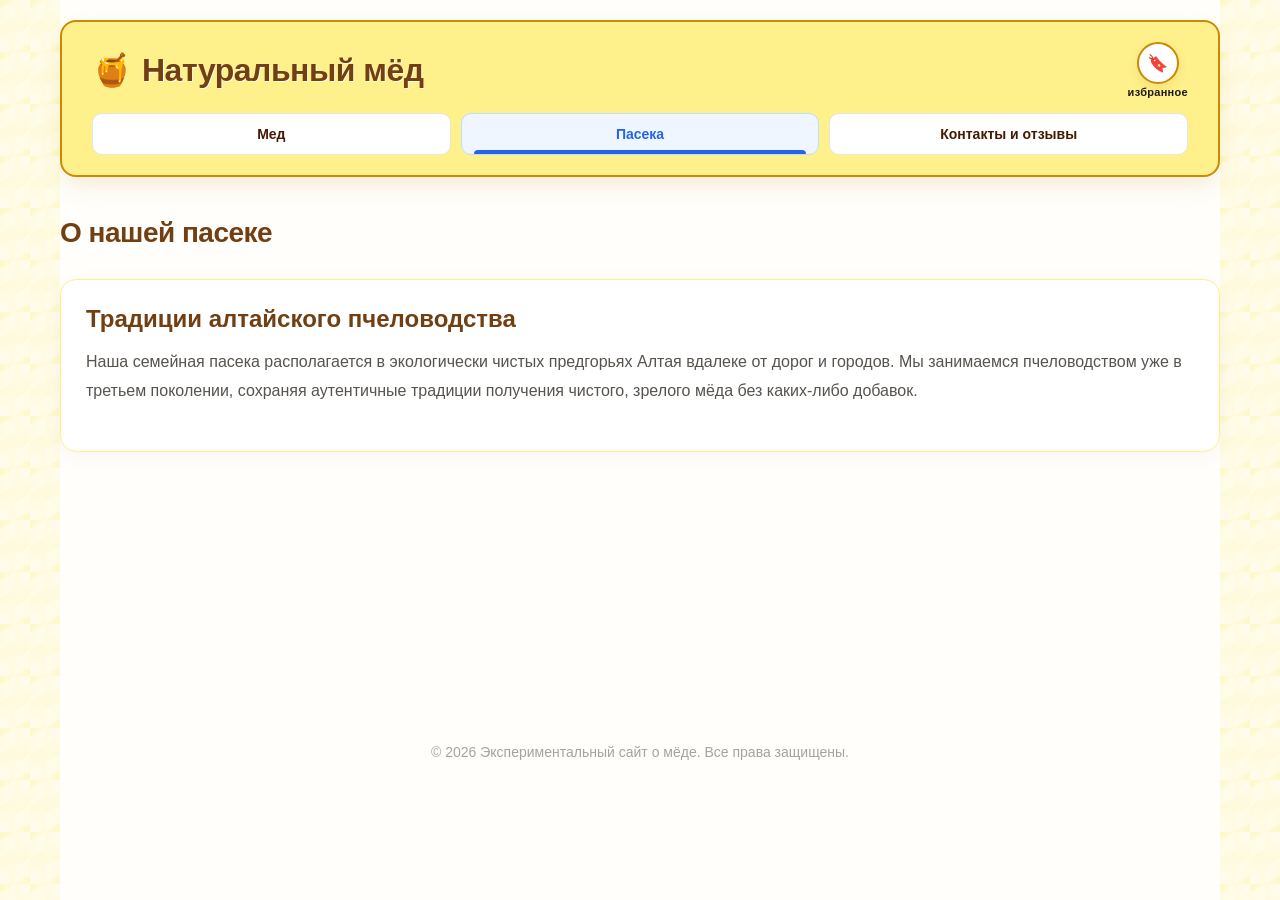
==== about.html @ 025bdf91 "бновлен функционал отзывов и админки" ====
<!DOCTYPE html>
<html lang="ru">
<head>
    <meta charset="UTF-8">
    <meta name="viewport" content="width=device-width, initial-scale=1.0">
    <title>О пасеке — Натуральный мёд</title>
    <link rel="stylesheet" href="style.css">
</head>
<body>
    <div class="main-wrapper">
        <header>
            <div class="header-top">
                <div class="header-center-brand">
                    <span class="header-emoji">🍯</span>
                    <a href="index.html" class="site-title">Натуральный мёд</a>
                </div>
                <div class="header-right-action">
                    <div class="fav-btn-wrapper">
                        <button id="favorites-toggle-btn" class="fav-icon-btn" title="Избранные заказы">
                            🔖 <span id="fav-badge" class="fav-badge hidden">0</span>
                        </button>
                        <span class="fav-label-sub">избранное</span>
                    </div>
                </div>
            </div>
            <nav>
                <ul>
                    <li><a href="index.html">Мед</a></li>
                    <li><a href="about.html" class="active">Пасека</a></li>
                    <li><a href="contact.html">Контакты и отзывы</a></li>
                </ul>
            </nav>
        </header>

        <main>
            <h1 class="page-heading">О нашей пасеке</h1>
            <div class="info-card" style="margin-bottom: 40px;">
                <h3 style="font-size: 24px; margin-bottom: 15px;">Традиции алтайского пчеловодства</h3>
                <p style="font-size: 16px; line-height: 1.8;">Наша семейная пасека располагается в экологически чистых предгорьях Алтая вдалеке от дорог и городов. Мы занимаемся пчеловодством уже в третьем поколении, сохраняя аутентичные традиции получения чистого, зрелого мёда без каких-либо добавок.</p>
            </div>
        </main>

        <footer>
            <p>&copy; 2026 Экспериментальный сайт о мёде. Все права защищены.</p>
        </footer>
    </div>

    <div id="cart-popup" class="cart-popup">
        <div class="cart-popup-header">
            <h3>Сохраненные заказы (Избранное)</h3>
            <button id="close-popup-btn" class="close-popup-btn">&times;</button>
        </div>
        <div id="cart-popup-items" class="cart-popup-items"></div>
    </div>

    <script src="cart.js"></script>
</body>
</html>
---- style.css ----
:root {
    --bg-color: #fffefb;
    --text-brown: #451a03;
    --accent-blue: #2563eb;
    --header-bg: #fef08a;
    --card-radius: 16px;
    --transition: all 0.3s cubic-bezier(0.4, 0, 0.2, 1);
}

* {
    box-sizing: border-box;
    margin: 0;
    padding: 0;
}

body {
    background-color: var(--bg-color);
    color: var(--text-brown);
    font-family: 'Segoe UI', Tahoma, Geneva, Verdana, sans-serif;
    display: flex;
    justify-content: center;
    min-height: 100vh;
    position: relative;
    padding-bottom: 90px;
    -webkit-font-smoothing: antialiased;
}

body::before, body::after {
    content: '';
    position: fixed;
    top: 0;
    bottom: 0;
    width: 60px;
    z-index: -1;
    background-color: #fef9c3;
    background-image: radial-gradient(circle farthest-side at 10% 90%, #fffbeb, transparent),
                      radial-gradient(circle farthest-side at 90% 10%, #fffbeb, transparent),
                      linear-gradient(30deg, #fef08a 12%, transparent 12.5%, transparent 87%, #fef08a 87.5%, #fef08a),
                      linear-gradient(150deg, #fef08a 12%, transparent 12.5%, transparent 87%, #fef08a 87.5%, #fef08a),
                      linear-gradient(30deg, #fef08a 12%, transparent 12.5%, transparent 87%, #fef08a 87.5%, #fef08a),
                      linear-gradient(150deg, #fef08a 12%, transparent 12.5%, transparent 87%, #fef08a 87.5%, #fef08a),
                      linear-gradient(60deg, #fef08a 25%, transparent 25.5%, transparent 75%, #fef08a 75%, #fef08a),
                      linear-gradient(60deg, #fef08a 25%, transparent 25.5%, transparent 75%, #fef08a 75%, #fef08a);
    background-size: 30px 52px;
    background-position: 0 0, 0 0, 0 0, 0 0, 15px 26px, 15px 26px, 0 0, 15px 26px;
    opacity: 0.7;
}
body::before { left: 0; }
body::after { right: 0; }

.main-wrapper {
    width: 100%;
    max-width: 1200px;
    margin: 0 auto;
    padding: 20px;
    display: flex;
    flex-direction: column;
}

header {
    background-color: var(--header-bg);
    border: 2px solid #ca8a04;
    border-radius: var(--card-radius);
    padding: 20px 30px;
    margin-bottom: 40px;
    display: flex;
    flex-direction: column;
    gap: 15px;
    box-shadow: 0 10px 25px -5px rgba(202, 138, 4, 0.2);
}

.header-top {
    display: flex;
    align-items: center;
    justify-content: space-between;
    gap: 10px;
}

.header-center-brand {
    display: flex;
    align-items: center;
    gap: 10px;
    flex: 1;
    min-width: 0;
}

.header-emoji {
    font-size: 32px;
    line-height: 1;
    flex-shrink: 0;
}

.site-title {
    font-size: 32px;
    font-weight: 800;
    color: #713f12;
    text-decoration: none;
    text-shadow: 1px 1px 0 rgba(255,255,255,0.8);
    letter-spacing: -0.5px;
    white-space: nowrap;
    overflow: hidden;
    text-overflow: ellipsis;
}

.header-right-action {
    display: flex;
    flex-shrink: 0;
}

.fav-btn-wrapper {
    display: flex;
    flex-direction: column;
    align-items: center;
    gap: 3px;
}

.fav-icon-btn {
    background: #ffffff;
    border: 2px solid #ca8a04;
    border-radius: 50%;
    width: 42px;
    height: 42px;
    display: flex;
    align-items: center;
    justify-content: center;
    cursor: pointer;
    font-size: 17px;
    position: relative;
    transition: var(--transition);
    box-shadow: 0 4px 10px rgba(202, 138, 4, 0.15);
}

.fav-icon-btn:hover {
    background: #fffbeb;
    transform: scale(1.08);
}

.fav-label-sub {
    font-size: 11px;
    font-weight: 800;
    color: #1c1917;
    text-transform: lowercase;
    letter-spacing: 0.3px;
    line-height: 1;
}

.fav-badge {
    position: absolute;
    top: -5px;
    right: -5px;
    background: #dc2626;
    color: white;
    font-size: 11px;
    font-weight: 800;
    width: 20px;
    height: 20px;
    border-radius: 50%;
    display: flex;
    align-items: center;
    justify-content: center;
    border: 2px solid #fff;
}

.fav-badge.hidden {
    display: none;
}

nav ul {
    display: flex;
    list-style: none;
    gap: 10px;
    width: 100%;
}

nav li {
    flex: 1;
}

nav a {
    display: block;
    background: #ffffff;
    color: var(--text-brown);
    text-align: center;
    padding: 12px 10px;
    text-decoration: none;
    font-weight: 700;
    border-radius: 10px;
    border: 1px solid #e7e5e4;
    transition: var(--transition);
    font-size: 14px;
    white-space: nowrap;
}

nav a:hover {
    background-color: #fffbeb;
    border-color: #facc15;
    transform: translateY(-2px);
    box-shadow: 0 4px 12px rgba(0,0,0,0.05);
}

nav a.active {
    position: relative;
    color: var(--accent-blue);
    background-color: #eff6ff;
    border-color: #bfdbfe;
}

nav a.active::after {
    content: '';
    position: absolute;
    bottom: 0;
    left: 12px;
    right: 12px;
    height: 4px;
    background-color: var(--accent-blue);
    border-radius: 4px 4px 0 0;
}

.page-heading {
    margin-bottom: 30px;
    color: #713f12;
    font-size: 28px;
    font-weight: 800;
    letter-spacing: -0.5px;
}

.honey-grid {
    display: grid;
    grid-template-columns: repeat(3, 1fr);
    gap: 30px;
    margin-bottom: 40px;
}

.info-card {
    background: #ffffff;
    padding: 25px;
    border-radius: var(--card-radius);
    border: 1px solid #fef08a;
    box-shadow: 0 4px 20px rgba(0,0,0,0.04);
    display: flex;
    flex-direction: column;
    transition: var(--transition);
}

.info-card:hover {
    transform: translateY(-5px);
    box-shadow: 0 12px 30px rgba(202, 138, 4, 0.15);
    border-color: #facc15;
}

.info-card img {
    width: 100%;
    height: 230px;
    object-fit: cover;
    border-radius: 12px;
    margin-bottom: 20px;
    background-color: #fef08a;
}

.info-card h3 {
    font-size: 22px;
    margin-bottom: 12px;
    color: #713f12;
}

.info-card p {
    font-size: 15px;
    line-height: 1.6;
    color: #57534e;
    margin-bottom: 20px;
}

.info-card .meta {
    margin-top: auto;
    font-weight: 700;
    color: #ca8a04;
    font-size: 16px;
    border-top: 1px solid #fef9c3;
    padding-top: 15px;
    display: flex;
    justify-content: space-between;
    align-items: center;
}

.counter-box {
    display: flex;
    align-items: center;
    gap: 8px;
    background: #fffbeb;
    padding: 4px 10px;
    border-radius: 20px;
    border: 1px solid #fde047;
}

.cnt-btn {
    background: #ca8a04;
    color: white;
    border: none;
    width: 26px;
    height: 26px;
    border-radius: 50%;
    font-weight: bold;
    cursor: pointer;
    display: flex;
    align-items: center;
    justify-content: center;
    transition: var(--transition);
}

.cnt-btn:hover {
    background: #a16207;
    transform: scale(1.1);
}

.cnt-value {
    font-size: 15px;
    font-weight: 800;
    color: #713f12;
    min-width: 16px;
    text-align: center;
}

/* Контакты и карта */
.contact-container {
    display: grid;
    grid-template-columns: 1fr 1fr;
    gap: 30px;
    margin-bottom: 30px;
}

.contact-card {
    background: #ffffff;
    padding: 30px;
    border-radius: var(--card-radius);
    border: 1px solid #fef08a;
    box-shadow: 0 4px 20px rgba(0,0,0,0.04);
}

.contact-card h2 { color: #713f12; margin-bottom: 20px; }
.contact-item { margin-bottom: 20px; font-size: 16px; color: #57534e; }
.contact-item strong.dark-large {
    display: block;
    font-size: 20px;
    color: #000000;
    font-weight: 800;
    margin-top: 4px;
}

.wa-link {
    display: inline-block;
    background: #25d366;
    color: white;
    padding: 10px 20px;
    border-radius: 20px;
    text-decoration: none;
    font-weight: 700;
    margin-top: 8px;
    transition: var(--transition);
}
.wa-link:hover { background: #20ba5a; transform: scale(1.05); }

.map-section {
    width: 100%;
    border-radius: var(--card-radius);
    overflow: hidden;
    border: 2px solid #fef08a;
    background: #fffbeb;
    display: flex;
    flex-direction: column;
    align-items: center;
    justify-content: center;
    padding: 15px;
}

.map-wrapper-inner {
    width: 100%;
    overflow-x: auto;
    display: flex;
    justify-content: center;
}

.navigator-btn-box {
    padding-top: 15px;
    text-align: center;
    width: 100%;
}

.nav-btn {
    display: inline-flex;
    align-items: center;
    gap: 10px;
    background: #ffcc00;
    color: #000000;
    padding: 12px 24px;
    border-radius: 25px;
    text-decoration: none;
    font-weight: 800;
    font-size: 16px;
    box-shadow: 0 4px 15px rgba(255, 204, 0, 0.4);
    transition: var(--transition);
}
.nav-btn:hover { background: #e6b800; transform: scale(1.05); }

/* СЕКЦИЯ И ФОРМА ОТЗЫВОВ */
.reviews-section-header {
    display: flex;
    justify-content: space-between;
    align-items: center;
    margin-bottom: 20px;
}

.reviews-section-header h2 {
    margin-bottom: 0 !important;
}

.average-rating-badge {
    display: flex;
    align-items: center;
    gap: 4px;
    background: #fffbeb;
    border: 1px solid #fde047;
    padding: 6px 14px;
    border-radius: 20px;
    font-weight: 800;
    font-size: 16px;
    color: #713f12;
}

.average-rating-badge.hidden {
    display: none;
}

.avg-stars {
    color: #eab308;
    font-size: 18px;
}

.avg-count {
    font-size: 13px;
    font-weight: 600;
    color: #78716c;
}

.review-form {
    display: flex;
    flex-direction: column;
    gap: 15px;
}

.review-form-top-row {
    display: flex;
    justify-content: space-between;
    align-items: flex-end;
    gap: 20px;
}

.review-input-group {
    display: flex;
    flex-direction: column;
    gap: 6px;
    flex: 1;
}

.review-input-group label {
    font-size: 14px;
    font-weight: 700;
    color: #713f12;
}

.review-input-group input,
.review-input-group textarea {
    width: 100%;
    padding: 12px 15px;
    border-radius: 12px;
    border: 1px solid #fde047;
    background: #fffbeb;
    font-family: inherit;
    font-size: 15px;
    color: #451a03;
    transition: var(--transition);
}

.review-input-group input:focus,
.review-input-group textarea:focus {
    outline: none;
    border-color: #ca8a04;
    background: #ffffff;
    box-shadow: 0 0 0 3px rgba(202, 138, 4, 0.15);
}

.review-stars-group {
    display: flex;
    flex-direction: column;
    align-items: flex-end;
    gap: 6px;
}

.star-rating {
    display: flex;
    flex-direction: row-reverse;
    justify-content: flex-end;
}

.star-rating input {
    display: none;
}

.star-rating label {
    font-size: 26px;
    color: #d1d5db;
    cursor: pointer;
    transition: color 0.2s ease;
    padding: 0 2px;
    line-height: 1;
}

.star-rating input:checked ~ label,
.star-rating label:hover,
.star-rating label:hover ~ label {
    color: #eab308;
}

.review-form-buttons {
    display: flex;
    gap: 12px;
    margin-top: 5px;
}

.submit-review-btn {
    background: #ca8a04;
    color: white;
    border: none;
    padding: 12px 24px;
    border-radius: 12px;
    font-weight: 700;
    font-size: 15px;
    cursor: pointer;
    transition: var(--transition);
    box-shadow: 0 4px 12px rgba(202, 138, 4, 0.2);
}

.submit-review-btn:hover {
    background: #a16207;
    transform: translateY(-2px);
}

.cancel-review-btn {
    background: #e7e5e4;
    color: #57534e;
    border: none;
    padding: 12px 20px;
    border-radius: 12px;
    font-weight: 700;
    font-size: 15px;
    cursor: pointer;
    transition: var(--transition);
}

.cancel-review-btn:hover {
    background: #d6d3d1;
}

.cancel-review-btn.hidden, .fav-badge.hidden, .order-bar.hidden {
    display: none;
}

.reviews-list-container {
    display: flex;
    flex-direction: column;
    gap: 15px;
    margin-top: 10px;
}

.review-card-item {
    background: #fffbeb;
    border: 1px solid #fef08a;
    border-radius: 12px;
    padding: 18px 20px;
    position: relative;
    display: flex;
    flex-direction: column;
    gap: 8px;
    box-shadow: 0 2px 8px rgba(0,0,0,0.02);
}

.review-card-header {
    display: flex;
    justify-content: space-between;
    align-items: center;
}

.review-author-name {
    font-weight: 800;
    font-size: 17px;
    color: #713f12;
}

.review-card-stars {
    color: #eab308;
    font-size: 16px;
    letter-spacing: 2px;
}

.review-card-text {
    font-size: 15px;
    color: #57534e;
    line-height: 1.5;
    word-break: break-word;
}

.review-card-footer-actions {
    display: flex;
    justify-content: flex-end;
    gap: 10px;
    margin-top: 5px;
    border-top: 1px dashed #fde047;
    padding-top: 10px;
}

.review-action-icon-btn {
    background: #ffffff;
    border: 1px solid #e7e5e4;
    border-radius: 8px;
    width: 34px;
    height: 34px;
    display: flex;
    align-items: center;
    justify-content: center;
    cursor: pointer;
    font-size: 14px;
    transition: var(--transition);
}

.review-action-icon-btn.edit-btn:hover {
    background: #eff6ff;
    border-color: #bfdbfe;
    transform: scale(1.05);
}

.review-action-icon-btn.delete-btn:hover {
    background: #fef2f2;
    border-color: #fecaca;
    transform: scale(1.05);
}

/* Корзина / Избранное / Попапы / Нижняя планка заказа */
.cart-popup {
    position: fixed;
    bottom: 95px;
    left: 50%;
    transform: translateX(-50%) translateY(20px);
    width: 92%;
    max-width: 700px;
    background: #ffffff;
    border: 2px solid #ca8a04;
    border-radius: 20px;
    box-shadow: 0 15px 35px rgba(0,0,0,0.2);
    z-index: 1000;
    padding: 20px;
    opacity: 0;
    pointer-events: none;
    transition: all 0.3s cubic-bezier(0.4, 0, 0.2, 1);
}

.cart-popup.active {
    opacity: 1;
    pointer-events: auto;
    transform: translateX(-50%) translateY(0);
}

.cart-popup-header {
    display: flex;
    justify-content: space-between;
    align-items: center;
    margin-bottom: 15px;
    border-bottom: 1px solid #fef08a;
    padding-bottom: 10px;
}

.cart-popup-header h3 {
    font-size: 18px;
    color: #713f12;
}

.close-popup-btn {
    background: none;
    border: none;
    font-size: 28px;
    color: #78716c;
    cursor: pointer;
    line-height: 1;
}

.close-popup-btn:hover { color: #451a03; }

.cart-popup-items {
    display: flex;
    flex-direction: column;
    gap: 12px;
    max-height: 250px;
    overflow-y: auto;
    padding-right: 5px;
}

.popup-item-row {
    display: flex;
    justify-content: space-between;
    align-items: center;
    background: #fffbeb;
    padding: 10px 15px;
    border-radius: 12px;
    border: 1px solid #fef08a;
}

.popup-item-info {
    display: flex;
    flex-direction: column;
    gap: 2px;
}

.popup-item-name {
    font-weight: 700;
    color: #713f12;
    font-size: 15px;
}

.popup-item-price {
    font-size: 13px;
    color: #78716c;
}

.fav-actions {
    display: flex;
    gap: 8px;
}

.fav-load-btn {
    background: #2563eb;
    color: white;
    border: none;
    padding: 6px 12px;
    border-radius: 8px;
    font-weight: 700;
    font-size: 12px;
    cursor: pointer;
}
.fav-load-btn:hover { background: #1d4ed8; }

.fav-del-btn {
    background: #dc2626;
    color: white;
    border: none;
    padding: 6px 10px;
    border-radius: 8px;
    font-weight: 700;
    font-size: 12px;
    cursor: pointer;
}
.fav-del-btn:hover { background: #b91c1c; }

.order-bar {
    position: fixed;
    bottom: 15px;
    left: 50%;
    transform: translateX(-50%);
    width: 92%;
    max-width: 700px;
    background: #ffffff;
    border: 2px solid #ca8a04;
    border-radius: 24px;
    box-shadow: 0 10px 30px rgba(0,0,0,0.15);
    z-index: 999;
    padding: 12px 20px;
    transition: all 0.3s cubic-bezier(0.4, 0, 0.2, 1);
}

.order-bar-content {
    display: flex;
    align-items: center;
    justify-content: space-between;
    gap: 15px;
}

.order-info {
    display: flex;
    flex-direction: column;
    gap: 4px;
    flex: 1;
    cursor: pointer;
}

.order-title-row {
    display: flex;
    align-items: center;
    justify-content: space-between;
}

.order-heading {
    font-size: 17px;
    font-weight: 800;
    color: #713f12;
    text-transform: uppercase;
    letter-spacing: 0.5px;
    display: flex;
    align-items: center;
    gap: 6px;
}

.order-total {
    font-size: 15px;
    color: #57534e;
}

.order-total strong {
    color: #ca8a04;
    font-size: 17px;
}

.order-items-preview {
    font-size: 13px;
    color: #78716c;
    white-space: nowrap;
    overflow: hidden;
    text-overflow: ellipsis;
    max-width: 380px;
}

.whatsapp-btn {
    background-color: #25d366;
    color: white;
    border: none;
    border-radius: 30px;
    padding: 10px 18px;
    display: flex;
    align-items: center;
    gap: 10px;
    cursor: pointer;
    font-weight: 700;
    font-size: 14px;
    box-shadow: 0 4px 12px rgba(37, 211, 102, 0.4);
    transition: var(--transition);
    white-space: nowrap;
}
.whatsapp-btn:hover { background-color: #20ba5a; transform: scale(1.05); }

.wa-icon {
    background: white;
    color: #25d366;
    width: 28px;
    height: 28px;
    border-radius: 50%;
    display: flex;
    align-items: center;
    justify-content: center;
    font-weight: 900;
    font-size: 15px;
}

footer {
    text-align: center;
    padding: 30px;
    color: #a8a29e;
    font-size: 14px;
    margin-top: auto;
}

@media (max-width: 768px) {
    body { padding-bottom: 110px; }
    body::before, body::after { width: 10px; }
    .main-wrapper { margin: 0; padding: 10px; }
    header { padding: 15px; margin-bottom: 20px; }
    .honey-grid { grid-template-columns: 1fr; gap: 20px; }
    .site-title { font-size: 20px; }
    .header-emoji { font-size: 26px; }
    nav a { font-size: 12px; padding: 10px 6px; }
    .order-bar { width: 96%; padding: 10px 12px; }
    .order-bar-content { flex-direction: column; align-items: stretch; gap: 8px; }
    .whatsapp-btn { justify-content: center; width: 100%; }
    .order-items-preview { max-width: 100%; }
    
    .contact-container { grid-template-columns: 1fr; }
    .review-form-top-row { flex-direction: column; align-items: stretch; gap: 15px; }
    .review-stars-group { align-items: flex-start; }
    .reviews-section-header { flex-direction: column; align-items: flex-start; gap: 10px; }
}
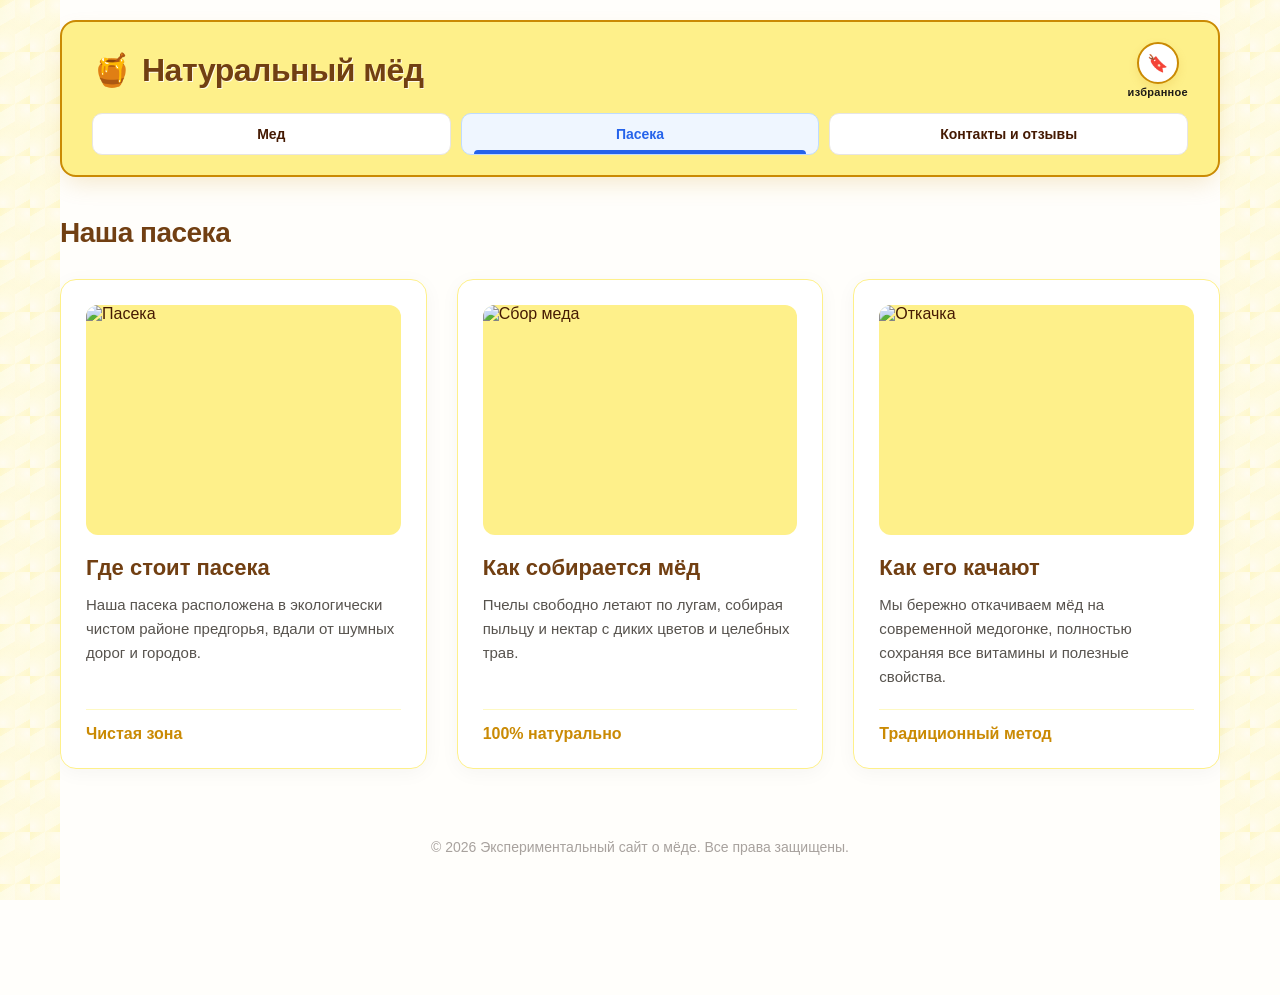
==== commit e30a5e4a: "брал треугольник, оптимизировал размер шапки для телефонов и улучшил вид избранного" ====
--- a/about.html
+++ b/about.html
@@ -3,7 +3,7 @@
 <head>
     <meta charset="UTF-8">
     <meta name="viewport" content="width=device-width, initial-scale=1.0">
-    <title>О пасеке — Натуральный мёд</title>
+    <title>Пасека — Натуральный мёд</title>
     <link rel="stylesheet" href="style.css">
 </head>
 <body>
@@ -33,10 +33,26 @@
         </header>
 
         <main>
-            <h1 class="page-heading">О нашей пасеке</h1>
-            <div class="info-card" style="margin-bottom: 40px;">
-                <h3 style="font-size: 24px; margin-bottom: 15px;">Традиции алтайского пчеловодства</h3>
-                <p style="font-size: 16px; line-height: 1.8;">Наша семейная пасека располагается в экологически чистых предгорьях Алтая вдалеке от дорог и городов. Мы занимаемся пчеловодством уже в третьем поколении, сохраняя аутентичные традиции получения чистого, зрелого мёда без каких-либо добавок.</p>
+            <h1 class="page-heading">Наша пасека</h1>
+            <div class="honey-grid">
+                <article class="info-card">
+                    <img src="https://images.unsplash.com/photo-1473081556163-2a17de81fc97?w=600&auto=format&fit=crop&q=80" alt="Пасека">
+                    <h3>Где стоит пасека</h3>
+                    <p>Наша пасека расположена в экологически чистом районе предгорья, вдали от шумных дорог и городов.</p>
+                    <div class="meta"><span>Чистая зона</span></div>
+                </article>
+                <article class="info-card">
+                    <img src="https://images.unsplash.com/photo-1531306728370-e2ebd9d7bb99?w=600&auto=format&fit=crop&q=80" alt="Сбор меда">
+                    <h3>Как собирается мёд</h3>
+                    <p>Пчелы свободно летают по лугам, собирая пыльцу и нектар с диких цветов и целебных трав.</p>
+                    <div class="meta"><span>100% натурально</span></div>
+                </article>
+                <article class="info-card">
+                    <img src="https://images.unsplash.com/photo-1587049352847-4a222e784d38?w=600&auto=format&fit=crop&q=80" alt="Откачка">
+                    <h3>Как его качают</h3>
+                    <p>Мы бережно откачиваем мёд на современной медогонке, полностью сохраняя все витамины и полезные свойства.</p>
+                    <div class="meta"><span>Традиционный метод</span></div>
+                </article>
             </div>
         </main>
 
@@ -45,12 +61,47 @@
         </footer>
     </div>
 
-    <div id="cart-popup" class="cart-popup">
+    <div id="favorites-popup" class="cart-popup hidden">
         <div class="cart-popup-header">
-            <h3>Сохраненные заказы (Избранное)</h3>
-            <button id="close-popup-btn" class="close-popup-btn">&times;</button>
+            <h3>🔖 Ваши сохраненные заказы</h3>
+            <button id="close-favorites-popup" class="close-popup-btn">&times;</button>
+        </div>
+        <div style="margin-bottom: 12px; display: flex; gap: 8px;">
+            <input type="text" id="fav-name-input" placeholder="Название набора" class="fav-input">
+            <button id="save-current-fav-btn" class="fav-save-btn">Сохранить текущий</button>
+        </div>
+        <div id="favorites-popup-items" class="cart-popup-items"></div>
+    </div>
+
+    <div id="cart-popup" class="cart-popup hidden">
+        <div class="cart-popup-header">
+            <h3>Состав вашего заказа</h3>
+            <button id="close-cart-popup" class="close-popup-btn">&times;</button>
         </div>
         <div id="cart-popup-items" class="cart-popup-items"></div>
+    </div>
+
+    <div id="order-bar" class="order-bar hidden">
+        <div class="order-bar-content">
+            <div id="order-bar-toggle" class="order-info">
+                <div class="order-title-row">
+                    <span class="order-heading">
+                        ЗАКАЗ <span class="order-edit-hint">(изменить)</span>
+                    </span>
+                    <span class="order-total">Итого: <strong id="bar-total-price">0 ₽</strong></span>
+                </div>
+                <div id="bar-items-text" class="order-items-preview">пусто</div>
+            </div>
+            <button id="whatsapp-send-btn" class="whatsapp-btn" title="Отправить в Ватсап">
+                <span class="wa-text">в Ватсап</span>
+                <span class="wa-icon">➔</span>
+            </button>
+        </div>
+    </div>
+
+    <div id="lightbox" class="lightbox-modal">
+        <span class="lightbox-close">&times;</span>
+        <img class="lightbox-content" id="lightbox-img" alt="Увеличенное фото">
     </div>
 
     <script src="cart.js"></script>
--- a/style.css
+++ b/style.css
@@ -34,13 +34,13 @@
     z-index: -1;
     background-color: #fef9c3;
     background-image: radial-gradient(circle farthest-side at 10% 90%, #fffbeb, transparent),
-                      radial-gradient(circle farthest-side at 90% 10%, #fffbeb, transparent),
-                      linear-gradient(30deg, #fef08a 12%, transparent 12.5%, transparent 87%, #fef08a 87.5%, #fef08a),
-                      linear-gradient(150deg, #fef08a 12%, transparent 12.5%, transparent 87%, #fef08a 87.5%, #fef08a),
-                      linear-gradient(30deg, #fef08a 12%, transparent 12.5%, transparent 87%, #fef08a 87.5%, #fef08a),
-                      linear-gradient(150deg, #fef08a 12%, transparent 12.5%, transparent 87%, #fef08a 87.5%, #fef08a),
-                      linear-gradient(60deg, #fef08a 25%, transparent 25.5%, transparent 75%, #fef08a 75%, #fef08a),
-                      linear-gradient(60deg, #fef08a 25%, transparent 25.5%, transparent 75%, #fef08a 75%, #fef08a);
+                        radial-gradient(circle farthest-side at 90% 10%, #fffbeb, transparent),
+                        linear-gradient(30deg, #fef08a 12%, transparent 12.5%, transparent 87%, #fef08a 87.5%, #fef08a),
+                        linear-gradient(150deg, #fef08a 12%, transparent 12.5%, transparent 87%, #fef08a 87.5%, #fef08a),
+                        linear-gradient(30deg, #fef08a 12%, transparent 12.5%, transparent 87%, #fef08a 87.5%, #fef08a),
+                        linear-gradient(150deg, #fef08a 12%, transparent 12.5%, transparent 87%, #fef08a 87.5%, #fef08a),
+                        linear-gradient(60deg, #fef08a 25%, transparent 25.5%, transparent 75%, #fef08a 75%, #fef08a),
+                        linear-gradient(60deg, #fef08a 25%, transparent 25.5%, transparent 75%, #fef08a 75%, #fef08a);
     background-size: 30px 52px;
     background-position: 0 0, 0 0, 0 0, 0 0, 15px 26px, 15px 26px, 0 0, 15px 26px;
     opacity: 0.7;
@@ -255,6 +255,8 @@
     border-radius: 12px;
     margin-bottom: 20px;
     background-color: #fef08a;
+    cursor: zoom-in;
+    transition: var(--transition);
 }
 
 .info-card h3 {
@@ -320,15 +322,14 @@
     text-align: center;
 }
 
-/* Контакты и карта */
-.contact-container {
+.contacts-grid {
     display: grid;
-    grid-template-columns: 1fr 1fr;
+    grid-template-columns: 1fr;
     gap: 30px;
-    margin-bottom: 30px;
-}
-
-.contact-card {
+    margin-bottom: 40px;
+}
+
+.contact-info-card {
     background: #ffffff;
     padding: 30px;
     border-radius: var(--card-radius);
@@ -336,314 +337,41 @@
     box-shadow: 0 4px 20px rgba(0,0,0,0.04);
 }
 
-.contact-card h2 { color: #713f12; margin-bottom: 20px; }
-.contact-item { margin-bottom: 20px; font-size: 16px; color: #57534e; }
-.contact-item strong.dark-large {
-    display: block;
-    font-size: 20px;
-    color: #000000;
-    font-weight: 800;
-    margin-top: 4px;
-}
-
-.wa-link {
-    display: inline-block;
-    background: #25d366;
-    color: white;
-    padding: 10px 20px;
-    border-radius: 20px;
+.contact-info-card h2 {
+    color: #713f12;
+    font-size: 22px;
+    margin-bottom: 15px;
+}
+
+.contact-info-card p {
+    color: #57534e;
+    font-size: 15px;
+    line-height: 1.6;
+    margin-bottom: 20px;
+}
+
+.contact-details-list {
+    list-style: none;
+    display: flex;
+    flex-direction: column;
+    gap: 15px;
+}
+
+.contact-details-list li {
+    font-size: 15px;
+    color: #451a03;
+}
+
+.contact-details-list a {
+    color: #ca8a04;
     text-decoration: none;
     font-weight: 700;
-    margin-top: 8px;
-    transition: var(--transition);
-}
-.wa-link:hover { background: #20ba5a; transform: scale(1.05); }
-
-.map-section {
-    width: 100%;
-    border-radius: var(--card-radius);
-    overflow: hidden;
-    border: 2px solid #fef08a;
-    background: #fffbeb;
-    display: flex;
-    flex-direction: column;
-    align-items: center;
-    justify-content: center;
-    padding: 15px;
-}
-
-.map-wrapper-inner {
-    width: 100%;
-    overflow-x: auto;
-    display: flex;
-    justify-content: center;
-}
-
-.navigator-btn-box {
-    padding-top: 15px;
-    text-align: center;
-    width: 100%;
-}
-
-.nav-btn {
-    display: inline-flex;
-    align-items: center;
-    gap: 10px;
-    background: #ffcc00;
-    color: #000000;
-    padding: 12px 24px;
-    border-radius: 25px;
-    text-decoration: none;
-    font-weight: 800;
-    font-size: 16px;
-    box-shadow: 0 4px 15px rgba(255, 204, 0, 0.4);
-    transition: var(--transition);
-}
-.nav-btn:hover { background: #e6b800; transform: scale(1.05); }
-
-/* СЕКЦИЯ И ФОРМА ОТЗЫВОВ */
-.reviews-section-header {
-    display: flex;
-    justify-content: space-between;
-    align-items: center;
-    margin-bottom: 20px;
-}
-
-.reviews-section-header h2 {
-    margin-bottom: 0 !important;
-}
-
-.average-rating-badge {
-    display: flex;
-    align-items: center;
-    gap: 4px;
-    background: #fffbeb;
-    border: 1px solid #fde047;
-    padding: 6px 14px;
-    border-radius: 20px;
-    font-weight: 800;
-    font-size: 16px;
-    color: #713f12;
-}
-
-.average-rating-badge.hidden {
-    display: none;
-}
-
-.avg-stars {
-    color: #eab308;
-    font-size: 18px;
-}
-
-.avg-count {
-    font-size: 13px;
-    font-weight: 600;
-    color: #78716c;
-}
-
-.review-form {
-    display: flex;
-    flex-direction: column;
-    gap: 15px;
-}
-
-.review-form-top-row {
-    display: flex;
-    justify-content: space-between;
-    align-items: flex-end;
-    gap: 20px;
-}
-
-.review-input-group {
-    display: flex;
-    flex-direction: column;
-    gap: 6px;
-    flex: 1;
-}
-
-.review-input-group label {
-    font-size: 14px;
-    font-weight: 700;
-    color: #713f12;
-}
-
-.review-input-group input,
-.review-input-group textarea {
-    width: 100%;
-    padding: 12px 15px;
-    border-radius: 12px;
-    border: 1px solid #fde047;
-    background: #fffbeb;
-    font-family: inherit;
-    font-size: 15px;
-    color: #451a03;
-    transition: var(--transition);
-}
-
-.review-input-group input:focus,
-.review-input-group textarea:focus {
-    outline: none;
-    border-color: #ca8a04;
-    background: #ffffff;
-    box-shadow: 0 0 0 3px rgba(202, 138, 4, 0.15);
-}
-
-.review-stars-group {
-    display: flex;
-    flex-direction: column;
-    align-items: flex-end;
-    gap: 6px;
-}
-
-.star-rating {
-    display: flex;
-    flex-direction: row-reverse;
-    justify-content: flex-end;
-}
-
-.star-rating input {
-    display: none;
-}
-
-.star-rating label {
-    font-size: 26px;
-    color: #d1d5db;
-    cursor: pointer;
-    transition: color 0.2s ease;
-    padding: 0 2px;
-    line-height: 1;
-}
-
-.star-rating input:checked ~ label,
-.star-rating label:hover,
-.star-rating label:hover ~ label {
-    color: #eab308;
-}
-
-.review-form-buttons {
-    display: flex;
-    gap: 12px;
-    margin-top: 5px;
-}
-
-.submit-review-btn {
-    background: #ca8a04;
-    color: white;
-    border: none;
-    padding: 12px 24px;
-    border-radius: 12px;
-    font-weight: 700;
-    font-size: 15px;
-    cursor: pointer;
-    transition: var(--transition);
-    box-shadow: 0 4px 12px rgba(202, 138, 4, 0.2);
-}
-
-.submit-review-btn:hover {
-    background: #a16207;
-    transform: translateY(-2px);
-}
-
-.cancel-review-btn {
-    background: #e7e5e4;
-    color: #57534e;
-    border: none;
-    padding: 12px 20px;
-    border-radius: 12px;
-    font-weight: 700;
-    font-size: 15px;
-    cursor: pointer;
-    transition: var(--transition);
-}
-
-.cancel-review-btn:hover {
-    background: #d6d3d1;
-}
-
-.cancel-review-btn.hidden, .fav-badge.hidden, .order-bar.hidden {
-    display: none;
-}
-
-.reviews-list-container {
-    display: flex;
-    flex-direction: column;
-    gap: 15px;
-    margin-top: 10px;
-}
-
-.review-card-item {
-    background: #fffbeb;
-    border: 1px solid #fef08a;
-    border-radius: 12px;
-    padding: 18px 20px;
-    position: relative;
-    display: flex;
-    flex-direction: column;
-    gap: 8px;
-    box-shadow: 0 2px 8px rgba(0,0,0,0.02);
-}
-
-.review-card-header {
-    display: flex;
-    justify-content: space-between;
-    align-items: center;
-}
-
-.review-author-name {
-    font-weight: 800;
-    font-size: 17px;
-    color: #713f12;
-}
-
-.review-card-stars {
-    color: #eab308;
-    font-size: 16px;
-    letter-spacing: 2px;
-}
-
-.review-card-text {
-    font-size: 15px;
-    color: #57534e;
-    line-height: 1.5;
-    word-break: break-word;
-}
-
-.review-card-footer-actions {
-    display: flex;
-    justify-content: flex-end;
-    gap: 10px;
-    margin-top: 5px;
-    border-top: 1px dashed #fde047;
-    padding-top: 10px;
-}
-
-.review-action-icon-btn {
-    background: #ffffff;
-    border: 1px solid #e7e5e4;
-    border-radius: 8px;
-    width: 34px;
-    height: 34px;
-    display: flex;
-    align-items: center;
-    justify-content: center;
-    cursor: pointer;
-    font-size: 14px;
-    transition: var(--transition);
-}
-
-.review-action-icon-btn.edit-btn:hover {
-    background: #eff6ff;
-    border-color: #bfdbfe;
-    transform: scale(1.05);
-}
-
-.review-action-icon-btn.delete-btn:hover {
-    background: #fef2f2;
-    border-color: #fecaca;
-    transform: scale(1.05);
-}
-
-/* Корзина / Избранное / Попапы / Нижняя планка заказа */
+}
+
+.contact-details-list a:hover {
+    text-decoration: underline;
+}
+
 .cart-popup {
     position: fixed;
     bottom: 95px;
@@ -691,7 +419,9 @@
     line-height: 1;
 }
 
-.close-popup-btn:hover { color: #451a03; }
+.close-popup-btn:hover {
+    color: #451a03;
+}
 
 .cart-popup-items {
     display: flex;
@@ -702,7 +432,33 @@
     padding-right: 5px;
 }
 
-.popup-item-row {
+.fav-input {
+    flex: 1;
+    padding: 8px 12px;
+    border: 1px solid #ca8a04;
+    border-radius: 10px;
+    font-size: 14px;
+    outline: none;
+    background: #fffbeb;
+}
+
+.fav-save-btn {
+    background: #ca8a04;
+    color: white;
+    border: none;
+    padding: 8px 14px;
+    border-radius: 10px;
+    font-weight: 700;
+    cursor: pointer;
+    font-size: 13px;
+    transition: var(--transition);
+}
+
+.fav-save-btn:hover {
+    background: #a16207;
+}
+
+.fav-item-row, .popup-item-row {
     display: flex;
     justify-content: space-between;
     align-items: center;
@@ -712,19 +468,19 @@
     border: 1px solid #fef08a;
 }
 
-.popup-item-info {
+.popup-item-info, .fav-item-info {
     display: flex;
     flex-direction: column;
     gap: 2px;
 }
 
-.popup-item-name {
+.popup-item-name, .fav-item-name {
     font-weight: 700;
     color: #713f12;
     font-size: 15px;
 }
 
-.popup-item-price {
+.popup-item-price, .fav-item-desc {
     font-size: 13px;
     color: #78716c;
 }
@@ -744,7 +500,10 @@
     font-size: 12px;
     cursor: pointer;
 }
-.fav-load-btn:hover { background: #1d4ed8; }
+
+.fav-load-btn:hover {
+    background: #1d4ed8;
+}
 
 .fav-del-btn {
     background: #dc2626;
@@ -756,7 +515,10 @@
     font-size: 12px;
     cursor: pointer;
 }
-.fav-del-btn:hover { background: #b91c1c; }
+
+.fav-del-btn:hover {
+    background: #b91c1c;
+}
 
 .order-bar {
     position: fixed;
@@ -774,6 +536,12 @@
     transition: all 0.3s cubic-bezier(0.4, 0, 0.2, 1);
 }
 
+.order-bar.hidden {
+    opacity: 0;
+    pointer-events: none;
+    transform: translateX(-50%) translateY(30px);
+}
+
 .order-bar-content {
     display: flex;
     align-items: center;
@@ -793,6 +561,7 @@
     display: flex;
     align-items: center;
     justify-content: space-between;
+    gap: 15px;
 }
 
 .order-heading {
@@ -804,6 +573,14 @@
     display: flex;
     align-items: center;
     gap: 6px;
+}
+
+.order-edit-hint {
+    font-size: 12px;
+    font-weight: 600;
+    color: #78716c;
+    text-transform: none;
+    letter-spacing: normal;
 }
 
 .order-total {
@@ -841,7 +618,11 @@
     transition: var(--transition);
     white-space: nowrap;
 }
-.whatsapp-btn:hover { background-color: #20ba5a; transform: scale(1.05); }
+
+.whatsapp-btn:hover {
+    background-color: #20ba5a;
+    transform: scale(1.05);
+}
 
 .wa-icon {
     background: white;
@@ -856,6 +637,42 @@
     font-size: 15px;
 }
 
+.lightbox-modal {
+    display: none;
+    position: fixed;
+    z-index: 1000;
+    top: 0;
+    left: 0;
+    width: 100%;
+    height: 100%;
+    background-color: rgba(0, 0, 0, 0.85);
+    backdrop-filter: blur(5px);
+    justify-content: center;
+    align-items: center;
+    padding: 20px;
+}
+
+.lightbox-modal.active {
+    display: flex;
+}
+
+.lightbox-content {
+    max-width: 90%;
+    max-height: 90vh;
+    border-radius: 12px;
+    border: 2px solid #fef08a;
+    object-fit: contain;
+}
+
+.lightbox-close {
+    position: absolute;
+    top: 25px;
+    right: 35px;
+    color: #ffffff;
+    font-size: 40px;
+    cursor: pointer;
+}
+
 footer {
     text-align: center;
     padding: 30px;
@@ -869,17 +686,32 @@
     body::before, body::after { width: 10px; }
     .main-wrapper { margin: 0; padding: 10px; }
     header { padding: 15px; margin-bottom: 20px; }
-    .honey-grid { grid-template-columns: 1fr; gap: 20px; }
-    .site-title { font-size: 20px; }
-    .header-emoji { font-size: 26px; }
+    .honey-grid, .contacts-grid { grid-template-columns: 1fr; gap: 20px; }
+    
+    .site-title { 
+        font-size: 20px; 
+    }
+    .header-emoji {
+        font-size: 26px;
+    }
+    
     nav a { font-size: 12px; padding: 10px 6px; }
-    .order-bar { width: 96%; padding: 10px 12px; }
-    .order-bar-content { flex-direction: column; align-items: stretch; gap: 8px; }
-    .whatsapp-btn { justify-content: center; width: 100%; }
-    .order-items-preview { max-width: 100%; }
+    .info-card img { height: 200px; }
     
-    .contact-container { grid-template-columns: 1fr; }
-    .review-form-top-row { flex-direction: column; align-items: stretch; gap: 15px; }
-    .review-stars-group { align-items: flex-start; }
-    .reviews-section-header { flex-direction: column; align-items: flex-start; gap: 10px; }
+    .order-bar {
+        width: 96%;
+        padding: 10px 12px;
+    }
+    .order-bar-content {
+        flex-direction: column;
+        align-items: stretch;
+        gap: 8px;
+    }
+    .whatsapp-btn {
+        justify-content: center;
+        width: 100%;
+    }
+    .order-items-preview {
+        max-width: 100%;
+    }
 }
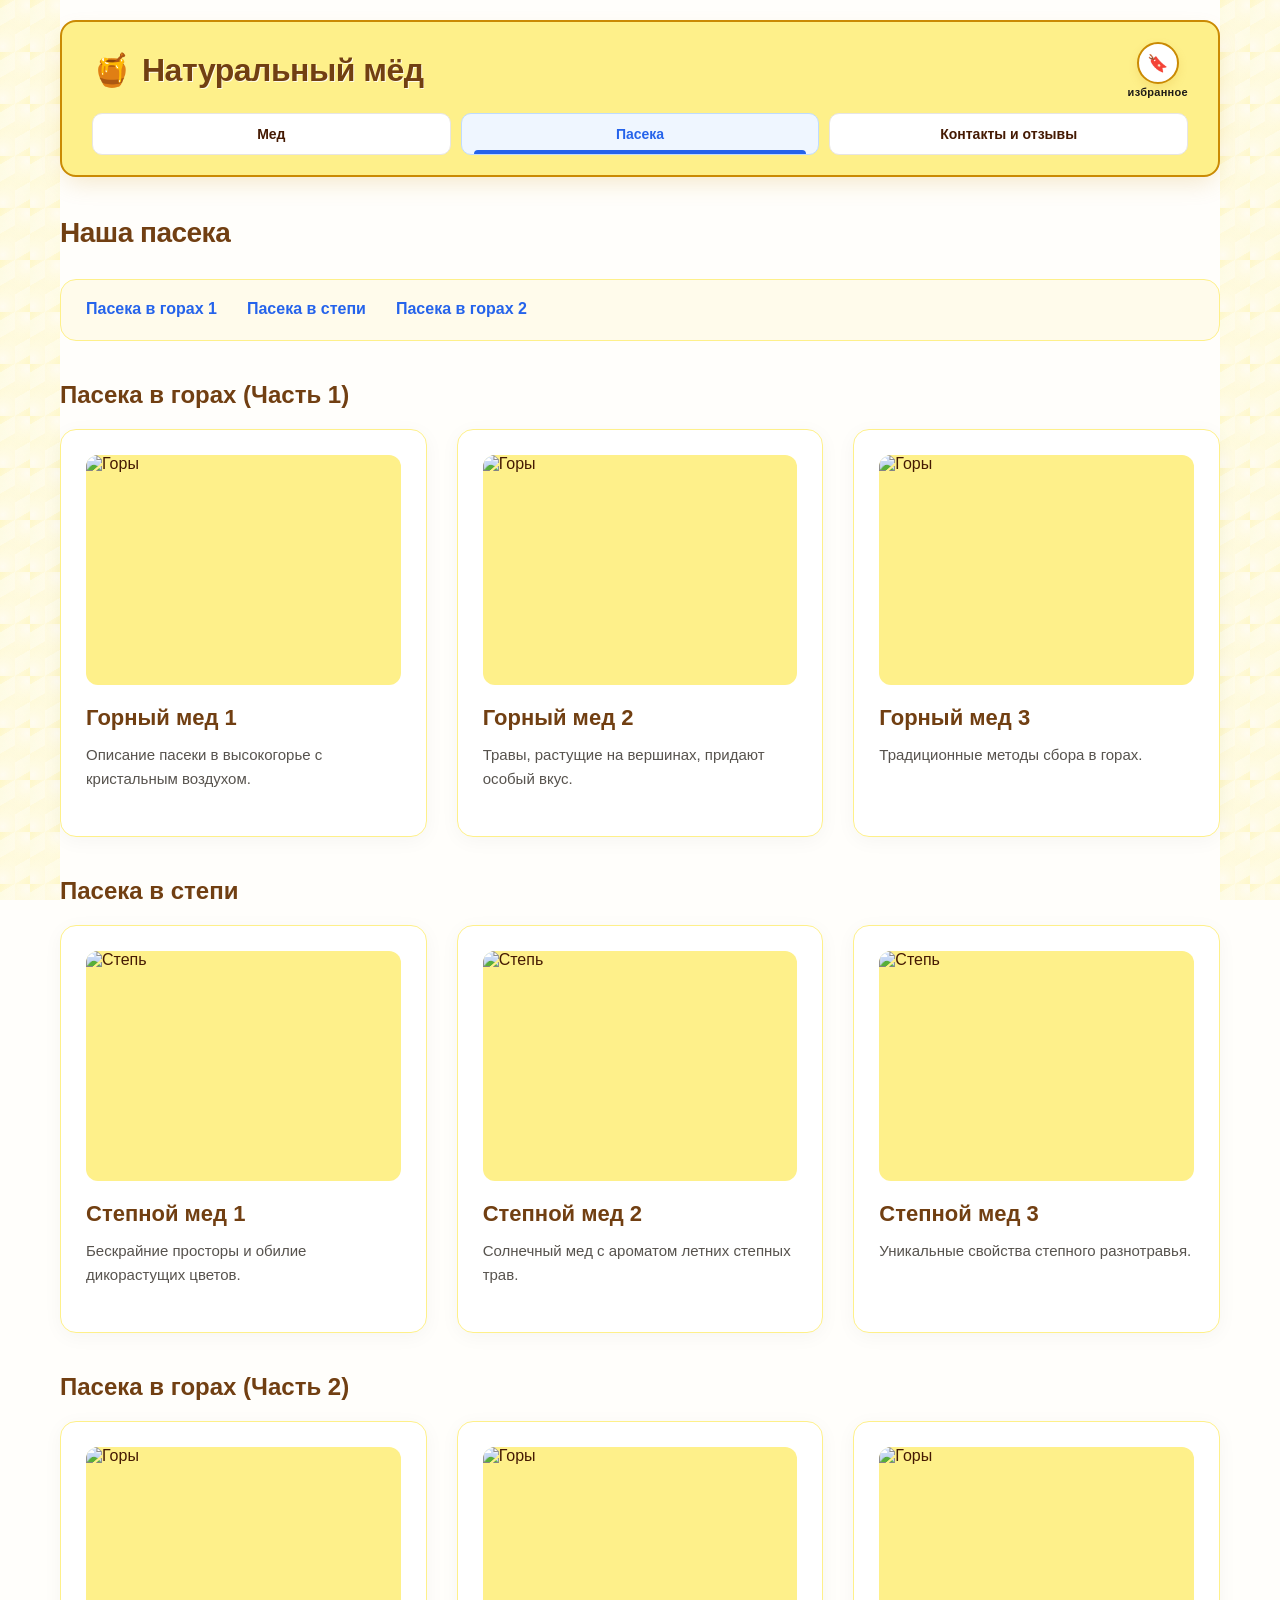
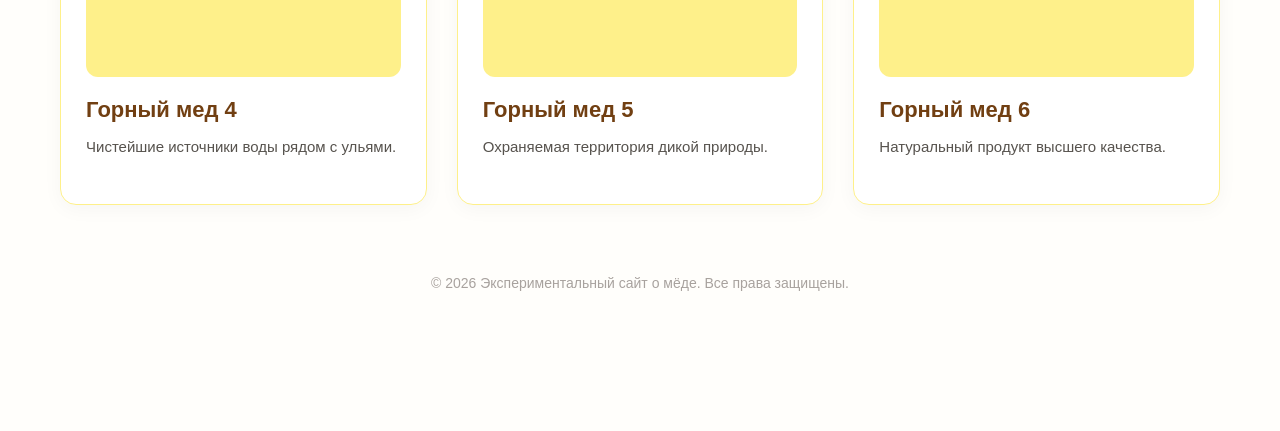
==== commit 48978585: "обавлены якорные ссылки и новые карточки пасек" ====
--- a/about.html
+++ b/about.html
@@ -5,6 +5,32 @@
     <meta name="viewport" content="width=device-width, initial-scale=1.0">
     <title>Пасека — Натуральный мёд</title>
     <link rel="stylesheet" href="style.css">
+    <style>
+        /* Стиль для якорной навигации */
+        .anchor-nav {
+            display: flex;
+            gap: 10px;
+            margin-bottom: 30px;
+            padding: 15px;
+            background: #fffbeb;
+            border-radius: var(--card-radius);
+            border: 1px solid #fef08a;
+        }
+        .anchor-nav a {
+            text-decoration: none;
+            color: var(--accent-blue);
+            font-weight: 700;
+            padding: 5px 10px;
+            border-bottom: 2px solid transparent;
+        }
+        .anchor-nav a:hover {
+            border-bottom: 2px solid var(--accent-blue);
+        }
+        .section-title {
+            margin: 40px 0 20px 0;
+            color: #713f12;
+        }
+    </style>
 </head>
 <body>
     <div class="main-wrapper">
@@ -34,24 +60,71 @@
 
         <main>
             <h1 class="page-heading">Наша пасека</h1>
+
+            <!-- Блок якорных ссылок -->
+            <div class="anchor-nav">
+                <a href="#mountains1">Пасека в горах 1</a>
+                <a href="#steppes">Пасека в степи</a>
+                <a href="#mountains2">Пасека в горах 2</a>
+            </div>
+
+            <h2 id="mountains1" class="section-title">Пасека в горах (Часть 1)</h2>
             <div class="honey-grid">
+                <!-- 3 карточки -->
                 <article class="info-card">
-                    <img src="https://images.unsplash.com/photo-1473081556163-2a17de81fc97?w=600&auto=format&fit=crop&q=80" alt="Пасека">
-                    <h3>Где стоит пасека</h3>
-                    <p>Наша пасека расположена в экологически чистом районе предгорья, вдали от шумных дорог и городов.</p>
-                    <div class="meta"><span>Чистая зона</span></div>
+                    <img src="https://images.unsplash.com/photo-1473081556163-2a17de81fc97?w=600&auto=format&fit=crop&q=80" alt="Горы">
+                    <h3>Горный мед 1</h3>
+                    <p>Описание пасеки в высокогорье с кристальным воздухом.</p>
                 </article>
                 <article class="info-card">
-                    <img src="https://images.unsplash.com/photo-1531306728370-e2ebd9d7bb99?w=600&auto=format&fit=crop&q=80" alt="Сбор меда">
-                    <h3>Как собирается мёд</h3>
-                    <p>Пчелы свободно летают по лугам, собирая пыльцу и нектар с диких цветов и целебных трав.</p>
-                    <div class="meta"><span>100% натурально</span></div>
+                    <img src="https://images.unsplash.com/photo-1473081556163-2a17de81fc97?w=600&auto=format&fit=crop&q=80" alt="Горы">
+                    <h3>Горный мед 2</h3>
+                    <p>Травы, растущие на вершинах, придают особый вкус.</p>
                 </article>
                 <article class="info-card">
-                    <img src="https://images.unsplash.com/photo-1587049352847-4a222e784d38?w=600&auto=format&fit=crop&q=80" alt="Откачка">
-                    <h3>Как его качают</h3>
-                    <p>Мы бережно откачиваем мёд на современной медогонке, полностью сохраняя все витамины и полезные свойства.</p>
-                    <div class="meta"><span>Традиционный метод</span></div>
+                    <img src="https://images.unsplash.com/photo-1473081556163-2a17de81fc97?w=600&auto=format&fit=crop&q=80" alt="Горы">
+                    <h3>Горный мед 3</h3>
+                    <p>Традиционные методы сбора в горах.</p>
+                </article>
+            </div>
+
+            <h2 id="steppes" class="section-title">Пасека в степи</h2>
+            <div class="honey-grid">
+                <!-- 3 карточки -->
+                <article class="info-card">
+                    <img src="https://images.unsplash.com/photo-1531306728370-e2ebd9d7bb99?w=600&auto=format&fit=crop&q=80" alt="Степь">
+                    <h3>Степной мед 1</h3>
+                    <p>Бескрайние просторы и обилие дикорастущих цветов.</p>
+                </article>
+                <article class="info-card">
+                    <img src="https://images.unsplash.com/photo-1531306728370-e2ebd9d7bb99?w=600&auto=format&fit=crop&q=80" alt="Степь">
+                    <h3>Степной мед 2</h3>
+                    <p>Солнечный мед с ароматом летних степных трав.</p>
+                </article>
+                <article class="info-card">
+                    <img src="https://images.unsplash.com/photo-1531306728370-e2ebd9d7bb99?w=600&auto=format&fit=crop&q=80" alt="Степь">
+                    <h3>Степной мед 3</h3>
+                    <p>Уникальные свойства степного разнотравья.</p>
+                </article>
+            </div>
+
+            <h2 id="mountains2" class="section-title">Пасека в горах (Часть 2)</h2>
+            <div class="honey-grid">
+                <!-- 3 карточки -->
+                <article class="info-card">
+                    <img src="https://images.unsplash.com/photo-1587049352847-4a222e784d38?w=600&auto=format&fit=crop&q=80" alt="Горы">
+                    <h3>Горный мед 4</h3>
+                    <p>Чистейшие источники воды рядом с ульями.</p>
+                </article>
+                <article class="info-card">
+                    <img src="https://images.unsplash.com/photo-1587049352847-4a222e784d38?w=600&auto=format&fit=crop&q=80" alt="Горы">
+                    <h3>Горный мед 5</h3>
+                    <p>Охраняемая территория дикой природы.</p>
+                </article>
+                <article class="info-card">
+                    <img src="https://images.unsplash.com/photo-1587049352847-4a222e784d38?w=600&auto=format&fit=crop&q=80" alt="Горы">
+                    <h3>Горный мед 6</h3>
+                    <p>Натуральный продукт высшего качества.</p>
                 </article>
             </div>
         </main>
@@ -61,48 +134,11 @@
         </footer>
     </div>
 
-    <div id="favorites-popup" class="cart-popup hidden">
-        <div class="cart-popup-header">
-            <h3>🔖 Ваши сохраненные заказы</h3>
-            <button id="close-favorites-popup" class="close-popup-btn">&times;</button>
-        </div>
-        <div style="margin-bottom: 12px; display: flex; gap: 8px;">
-            <input type="text" id="fav-name-input" placeholder="Название набора" class="fav-input">
-            <button id="save-current-fav-btn" class="fav-save-btn">Сохранить текущий</button>
-        </div>
-        <div id="favorites-popup-items" class="cart-popup-items"></div>
-    </div>
-
-    <div id="cart-popup" class="cart-popup hidden">
-        <div class="cart-popup-header">
-            <h3>Состав вашего заказа</h3>
-            <button id="close-cart-popup" class="close-popup-btn">&times;</button>
-        </div>
-        <div id="cart-popup-items" class="cart-popup-items"></div>
-    </div>
-
-    <div id="order-bar" class="order-bar hidden">
-        <div class="order-bar-content">
-            <div id="order-bar-toggle" class="order-info">
-                <div class="order-title-row">
-                    <span class="order-heading">
-                        ЗАКАЗ <span class="order-edit-hint">(изменить)</span>
-                    </span>
-                    <span class="order-total">Итого: <strong id="bar-total-price">0 ₽</strong></span>
-                </div>
-                <div id="bar-items-text" class="order-items-preview">пусто</div>
-            </div>
-            <button id="whatsapp-send-btn" class="whatsapp-btn" title="Отправить в Ватсап">
-                <span class="wa-text">в Ватсап</span>
-                <span class="wa-icon">➔</span>
-            </button>
-        </div>
-    </div>
-
-    <div id="lightbox" class="lightbox-modal">
-        <span class="lightbox-close">&times;</span>
-        <img class="lightbox-content" id="lightbox-img" alt="Увеличенное фото">
-    </div>
+    <!-- Скрипты -->
+    <div id="favorites-popup" class="cart-popup hidden">...</div>
+    <div id="cart-popup" class="cart-popup hidden">...</div>
+    <div id="order-bar" class="order-bar hidden">...</div>
+    <div id="lightbox" class="lightbox-modal">...</div>
 
     <script src="cart.js"></script>
 </body>
--- a/style.css
+++ b/style.css
@@ -25,7 +25,8 @@
     -webkit-font-smoothing: antialiased;
 }
 
-body::before, body::after {
+body::before,
+body::after {
     content: '';
     position: fixed;
     top: 0;
@@ -33,20 +34,35 @@
     width: 60px;
     z-index: -1;
     background-color: #fef9c3;
-    background-image: radial-gradient(circle farthest-side at 10% 90%, #fffbeb, transparent),
-                        radial-gradient(circle farthest-side at 90% 10%, #fffbeb, transparent),
-                        linear-gradient(30deg, #fef08a 12%, transparent 12.5%, transparent 87%, #fef08a 87.5%, #fef08a),
-                        linear-gradient(150deg, #fef08a 12%, transparent 12.5%, transparent 87%, #fef08a 87.5%, #fef08a),
-                        linear-gradient(30deg, #fef08a 12%, transparent 12.5%, transparent 87%, #fef08a 87.5%, #fef08a),
-                        linear-gradient(150deg, #fef08a 12%, transparent 12.5%, transparent 87%, #fef08a 87.5%, #fef08a),
-                        linear-gradient(60deg, #fef08a 25%, transparent 25.5%, transparent 75%, #fef08a 75%, #fef08a),
-                        linear-gradient(60deg, #fef08a 25%, transparent 25.5%, transparent 75%, #fef08a 75%, #fef08a);
+    background-image:
+        radial-gradient(circle farthest-side at 10% 90%, #fffbeb, transparent),
+        radial-gradient(circle farthest-side at 90% 10%, #fffbeb, transparent),
+        linear-gradient(30deg, #fef08a 12%, transparent 12.5%, transparent 87%, #fef08a 87.5%, #fef08a),
+        linear-gradient(150deg, #fef08a 12%, transparent 12.5%, transparent 87%, #fef08a 87.5%, #fef08a),
+        linear-gradient(30deg, #fef08a 12%, transparent 12.5%, transparent 87%, #fef08a 87.5%, #fef08a),
+        linear-gradient(150deg, #fef08a 12%, transparent 12.5%, transparent 87%, #fef08a 87.5%, #fef08a),
+        linear-gradient(60deg, #fef08a 25%, transparent 25.5%, transparent 75%, #fef08a 75%, #fef08a),
+        linear-gradient(60deg, #fef08a 25%, transparent 25.5%, transparent 75%, #fef08a 75%, #fef08a);
     background-size: 30px 52px;
-    background-position: 0 0, 0 0, 0 0, 0 0, 15px 26px, 15px 26px, 0 0, 15px 26px;
+    background-position:
+        0 0,
+        0 0,
+        0 0,
+        0 0,
+        15px 26px,
+        15px 26px,
+        0 0,
+        15px 26px;
     opacity: 0.7;
 }
-body::before { left: 0; }
-body::after { right: 0; }
+
+body::before {
+    left: 0;
+}
+
+body::after {
+    right: 0;
+}
 
 .main-wrapper {
     width: 100%;
@@ -95,7 +111,7 @@
     font-weight: 800;
     color: #713f12;
     text-decoration: none;
-    text-shadow: 1px 1px 0 rgba(255,255,255,0.8);
+    text-shadow: 1px 1px 0 rgba(255, 255, 255, 0.8);
     letter-spacing: -0.5px;
     white-space: nowrap;
     overflow: hidden;
@@ -195,7 +211,7 @@
     background-color: #fffbeb;
     border-color: #facc15;
     transform: translateY(-2px);
-    box-shadow: 0 4px 12px rgba(0,0,0,0.05);
+    box-shadow: 0 4px 12px rgba(0, 0, 0, 0.05);
 }
 
 nav a.active {
@@ -236,7 +252,7 @@
     padding: 25px;
     border-radius: var(--card-radius);
     border: 1px solid #fef08a;
-    box-shadow: 0 4px 20px rgba(0,0,0,0.04);
+    box-shadow: 0 4px 20px rgba(0, 0, 0, 0.04);
     display: flex;
     flex-direction: column;
     transition: var(--transition);
@@ -334,7 +350,7 @@
     padding: 30px;
     border-radius: var(--card-radius);
     border: 1px solid #fef08a;
-    box-shadow: 0 4px 20px rgba(0,0,0,0.04);
+    box-shadow: 0 4px 20px rgba(0, 0, 0, 0.04);
 }
 
 .contact-info-card h2 {
@@ -371,6 +387,11 @@
 .contact-details-list a:hover {
     text-decoration: underline;
 }
+
+
+/* =========================================
+   КОРЗИНА
+   ========================================= */
 
 .cart-popup {
     position: fixed;
@@ -382,7 +403,7 @@
     background: #ffffff;
     border: 2px solid #ca8a04;
     border-radius: 20px;
-    box-shadow: 0 15px 35px rgba(0,0,0,0.2);
+    box-shadow: 0 15px 35px rgba(0, 0, 0, 0.2);
     z-index: 1000;
     padding: 20px;
     opacity: 0;
@@ -458,7 +479,8 @@
     background: #a16207;
 }
 
-.fav-item-row, .popup-item-row {
+.fav-item-row,
+.popup-item-row {
     display: flex;
     justify-content: space-between;
     align-items: center;
@@ -468,19 +490,22 @@
     border: 1px solid #fef08a;
 }
 
-.popup-item-info, .fav-item-info {
+.popup-item-info,
+.fav-item-info {
     display: flex;
     flex-direction: column;
     gap: 2px;
 }
 
-.popup-item-name, .fav-item-name {
+.popup-item-name,
+.fav-item-name {
     font-weight: 700;
     color: #713f12;
     font-size: 15px;
 }
 
-.popup-item-price, .fav-item-desc {
+.popup-item-price,
+.fav-item-desc {
     font-size: 13px;
     color: #78716c;
 }
@@ -519,6 +544,11 @@
 .fav-del-btn:hover {
     background: #b91c1c;
 }
+
+
+/* =========================================
+   НИЖНЯЯ ПАНЕЛЬ ЗАКАЗА
+   ========================================= */
 
 .order-bar {
     position: fixed;
@@ -530,7 +560,7 @@
     background: #ffffff;
     border: 2px solid #ca8a04;
     border-radius: 24px;
-    box-shadow: 0 10px 30px rgba(0,0,0,0.15);
+    box-shadow: 0 10px 30px rgba(0, 0, 0, 0.15);
     z-index: 999;
     padding: 12px 20px;
     transition: all 0.3s cubic-bezier(0.4, 0, 0.2, 1);
@@ -636,6 +666,11 @@
     font-weight: 900;
     font-size: 15px;
 }
+
+
+/* =========================================
+   LIGHTBOX
+   ========================================= */
 
 .lightbox-modal {
     display: none;
@@ -673,6 +708,11 @@
     cursor: pointer;
 }
 
+
+/* =========================================
+   FOOTER
+   ========================================= */
+
 footer {
     text-align: center;
     padding: 30px;
@@ -681,37 +721,196 @@
     margin-top: auto;
 }
 
+
+/* =========================================
+   ВЫБОР ВЕСА ТОВАРА
+   ========================================= */
+
+.weight-meta {
+    display: block !important;
+}
+
+.weight-options {
+    display: flex;
+    flex-direction: column;
+    gap: 10px;
+    width: 100%;
+}
+
+.weight-option {
+    display: flex;
+    align-items: center;
+    justify-content: space-between;
+    gap: 12px;
+    width: 100%;
+    padding: 10px 12px;
+    background: rgba(255, 255, 255, 0.7);
+    border: 1px solid rgba(120, 53, 15, 0.12);
+    border-radius: 12px;
+    transition: var(--transition);
+}
+
+.weight-option:hover {
+    background: #fff;
+    border-color: rgba(120, 53, 15, 0.25);
+}
+
+.weight-label {
+    font-size: 14px;
+    font-weight: 700;
+    color: var(--text-brown);
+    white-space: nowrap;
+}
+
+.weight-option .counter-box {
+    display: flex;
+    align-items: center;
+    gap: 7px;
+    flex-shrink: 0;
+}
+
+.weight-option .cnt-value {
+    min-width: 24px;
+    text-align: center;
+    font-weight: 700;
+}
+
+.weight-option .cnt-btn {
+    width: 30px;
+    height: 30px;
+    padding: 0;
+}
+
+
+/* =========================================
+   КОРЗИНА — ИНФОРМАЦИЯ О ВЕСЕ
+   ========================================= */
+
+.popup-item-price {
+    display: block;
+    margin-top: 4px;
+}
+
+
+/* =========================================
+   МОБИЛЬНАЯ ВЕРСИЯ
+   ========================================= */
+
 @media (max-width: 768px) {
-    body { padding-bottom: 110px; }
-    body::before, body::after { width: 10px; }
-    .main-wrapper { margin: 0; padding: 10px; }
-    header { padding: 15px; margin-bottom: 20px; }
-    .honey-grid, .contacts-grid { grid-template-columns: 1fr; gap: 20px; }
-    
-    .site-title { 
-        font-size: 20px; 
-    }
+
+    body {
+        padding-bottom: 110px;
+    }
+
+    body::before,
+    body::after {
+        width: 10px;
+    }
+
+    .main-wrapper {
+        margin: 0;
+        padding: 10px;
+    }
+
+    header {
+        padding: 15px;
+        margin-bottom: 20px;
+    }
+
+    .honey-grid,
+    .contacts-grid {
+        grid-template-columns: 1fr;
+        gap: 20px;
+    }
+
+    .site-title {
+        font-size: 20px;
+    }
+
     .header-emoji {
         font-size: 26px;
     }
-    
-    nav a { font-size: 12px; padding: 10px 6px; }
-    .info-card img { height: 200px; }
-    
+
+    nav a {
+        font-size: 12px;
+        padding: 10px 6px;
+    }
+
+    .info-card img {
+        height: 200px;
+    }
+
     .order-bar {
         width: 96%;
         padding: 10px 12px;
     }
+
     .order-bar-content {
         flex-direction: column;
         align-items: stretch;
         gap: 8px;
     }
+
     .whatsapp-btn {
         justify-content: center;
         width: 100%;
     }
+
     .order-items-preview {
         max-width: 100%;
     }
+
+
+    /* Вес на телефоне */
+
+    .weight-option {
+        padding: 9px 10px;
+        gap: 8px;
+    }
+
+    .weight-label {
+        font-size: 13px;
+    }
+
+    .weight-option .counter-box {
+        gap: 5px;
+    }
+
+    .weight-option .cnt-btn {
+        width: 28px;
+        height: 28px;
+    }
+
+}
+
+
+/* =========================================
+   МАЛЕНЬКИЕ ТЕЛЕФОНЫ
+   ========================================= */
+
+@media (max-width: 420px) {
+
+    .info-card {
+        padding: 18px;
+    }
+
+    .weight-option {
+        flex-direction: row;
+        align-items: center;
+    }
+
+    .weight-label {
+        font-size: 12px;
+    }
+
+    .weight-option .cnt-btn {
+        width: 27px;
+        height: 27px;
+    }
+
+    .weight-option .counter-box {
+        padding: 3px 7px;
+        gap: 5px;
+    }
+
 }
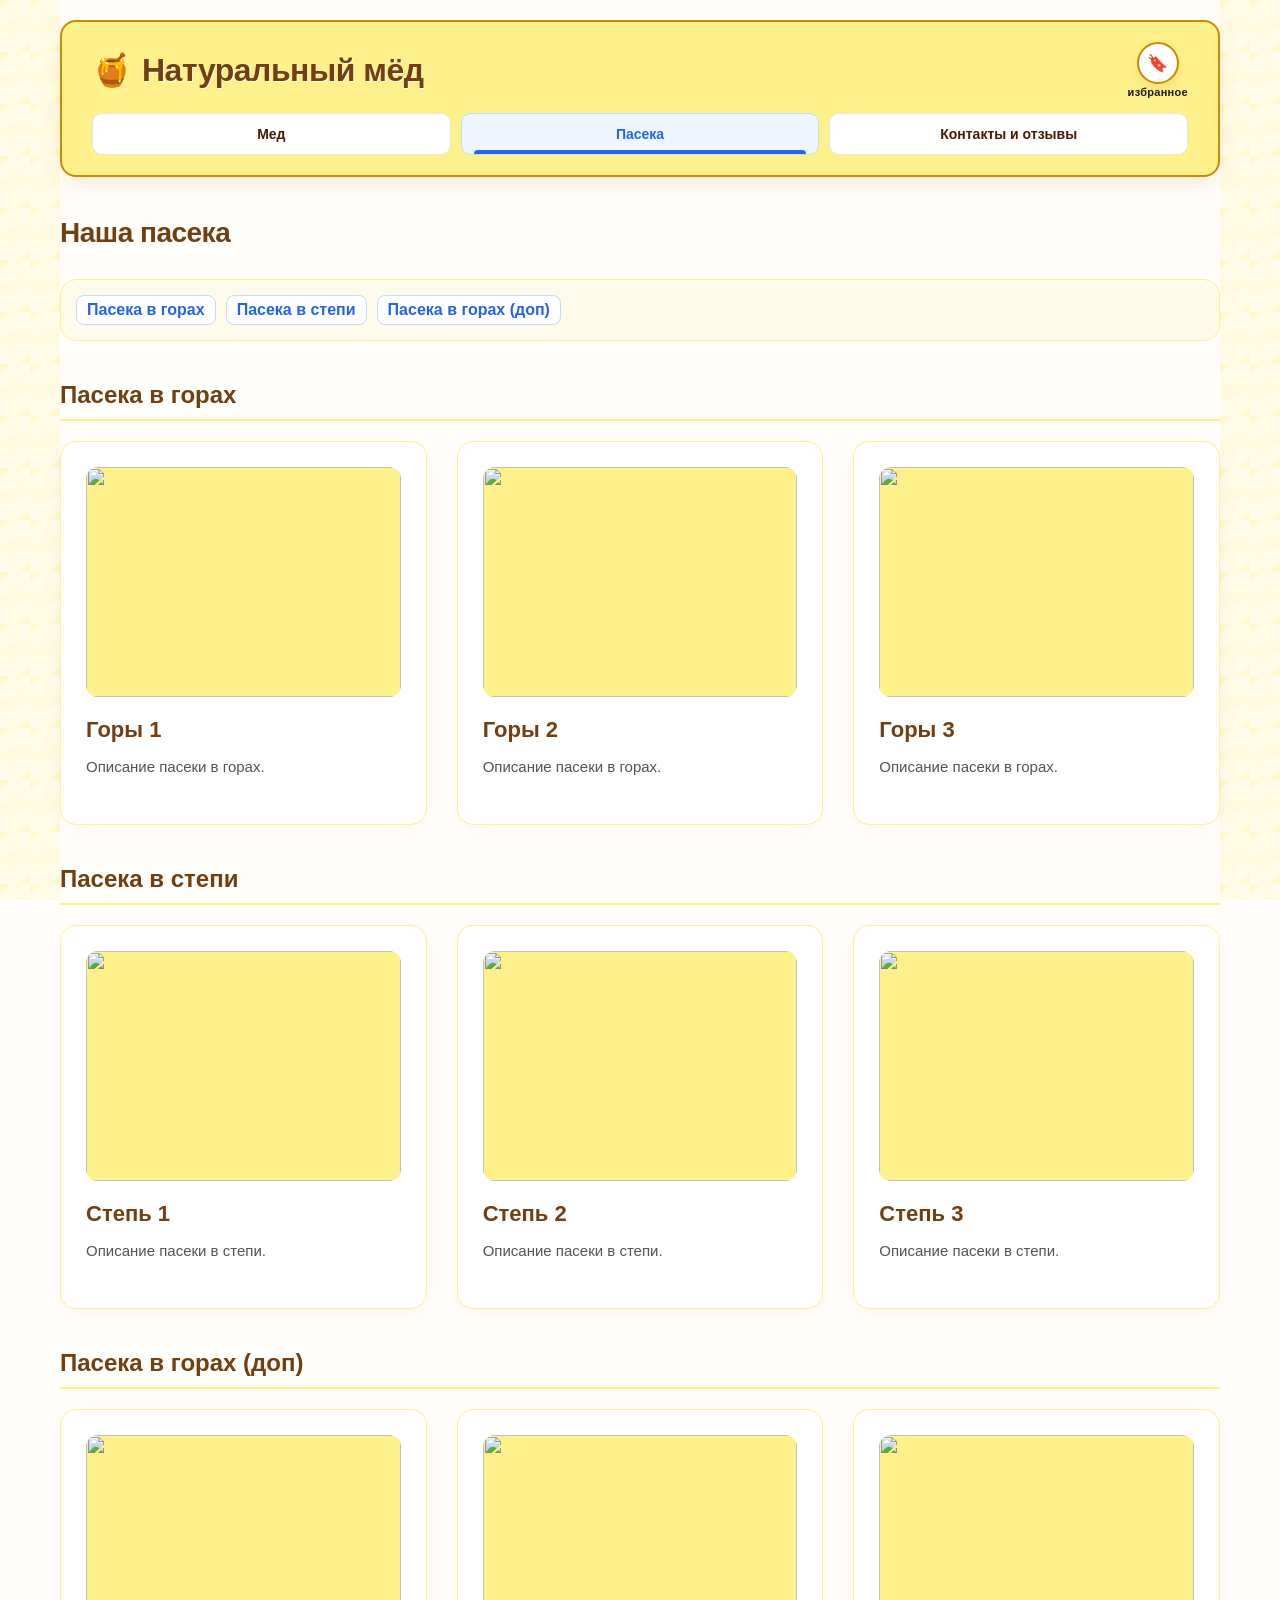
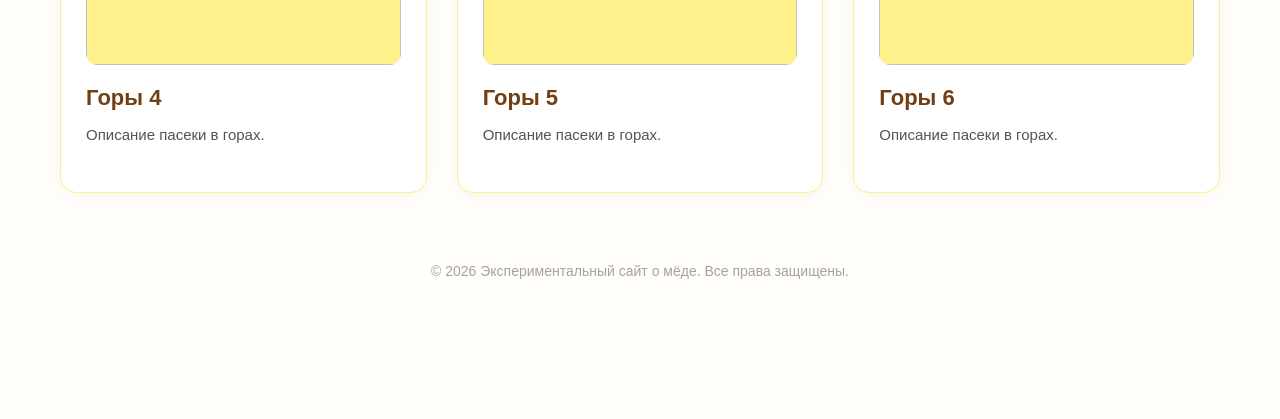
==== commit 94ef6d76: "обавлена кнопка аверх и якорная навигация на страницу асека" ====
--- a/about.html
+++ b/about.html
@@ -6,7 +6,7 @@
     <title>Пасека — Натуральный мёд</title>
     <link rel="stylesheet" href="style.css">
     <style>
-        /* Стиль для якорной навигации */
+        /* Якорная навигация */
         .anchor-nav {
             display: flex;
             gap: 10px;
@@ -15,20 +15,55 @@
             background: #fffbeb;
             border-radius: var(--card-radius);
             border: 1px solid #fef08a;
+            flex-wrap: wrap;
         }
         .anchor-nav a {
             text-decoration: none;
             color: var(--accent-blue);
             font-weight: 700;
             padding: 5px 10px;
-            border-bottom: 2px solid transparent;
+            border: 1px solid #bfdbfe;
+            border-radius: 8px;
+            background: #fff;
         }
         .anchor-nav a:hover {
-            border-bottom: 2px solid var(--accent-blue);
+            background: #eff6ff;
         }
         .section-title {
             margin: 40px 0 20px 0;
             color: #713f12;
+            padding-bottom: 10px;
+            border-bottom: 2px solid #fef08a;
+        }
+        /* Кнопка наверх */
+        .to-top-btn {
+            position: fixed;
+            bottom: 90px;
+            right: 20px;
+            background: #ca8a04;
+            color: white;
+            width: 50px;
+            height: 50px;
+            border-radius: 50%;
+            border: none;
+            cursor: pointer;
+            display: flex;
+            align-items: center;
+            justify-content: center;
+            font-size: 24px;
+            box-shadow: 0 4px 12px rgba(202, 138, 4, 0.4);
+            transition: var(--transition);
+            opacity: 0;
+            pointer-events: none;
+            z-index: 998;
+        }
+        .to-top-btn.visible {
+            opacity: 1;
+            pointer-events: auto;
+        }
+        .to-top-btn:hover {
+            background: #a16207;
+            transform: scale(1.1);
         }
     </style>
 </head>
@@ -61,85 +96,72 @@
         <main>
             <h1 class="page-heading">Наша пасека</h1>
 
-            <!-- Блок якорных ссылок -->
+            <!-- Якорные ссылки -->
             <div class="anchor-nav">
-                <a href="#mountains1">Пасека в горах 1</a>
+                <a href="#mountains1">Пасека в горах</a>
                 <a href="#steppes">Пасека в степи</a>
-                <a href="#mountains2">Пасека в горах 2</a>
+                <a href="#mountains2">Пасека в горах (доп)</a>
             </div>
 
-            <h2 id="mountains1" class="section-title">Пасека в горах (Часть 1)</h2>
+            <!-- Группы карточек -->
+            <h2 id="mountains1" class="section-title">Пасека в горах</h2>
             <div class="honey-grid">
-                <!-- 3 карточки -->
-                <article class="info-card">
-                    <img src="https://images.unsplash.com/photo-1473081556163-2a17de81fc97?w=600&auto=format&fit=crop&q=80" alt="Горы">
-                    <h3>Горный мед 1</h3>
-                    <p>Описание пасеки в высокогорье с кристальным воздухом.</p>
-                </article>
-                <article class="info-card">
-                    <img src="https://images.unsplash.com/photo-1473081556163-2a17de81fc97?w=600&auto=format&fit=crop&q=80" alt="Горы">
-                    <h3>Горный мед 2</h3>
-                    <p>Травы, растущие на вершинах, придают особый вкус.</p>
-                </article>
-                <article class="info-card">
-                    <img src="https://images.unsplash.com/photo-1473081556163-2a17de81fc97?w=600&auto=format&fit=crop&q=80" alt="Горы">
-                    <h3>Горный мед 3</h3>
-                    <p>Традиционные методы сбора в горах.</p>
-                </article>
+                <article class="info-card"><img src="https://images.unsplash.com/photo-1473081556163-2a17de81fc97?w=600&auto=format&fit=crop&q=80"><h3>Горы 1</h3><p>Описание пасеки в горах.</p></article>
+                <article class="info-card"><img src="https://images.unsplash.com/photo-1473081556163-2a17de81fc97?w=600&auto=format&fit=crop&q=80"><h3>Горы 2</h3><p>Описание пасеки в горах.</p></article>
+                <article class="info-card"><img src="https://images.unsplash.com/photo-1473081556163-2a17de81fc97?w=600&auto=format&fit=crop&q=80"><h3>Горы 3</h3><p>Описание пасеки в горах.</p></article>
             </div>
 
             <h2 id="steppes" class="section-title">Пасека в степи</h2>
             <div class="honey-grid">
-                <!-- 3 карточки -->
-                <article class="info-card">
-                    <img src="https://images.unsplash.com/photo-1531306728370-e2ebd9d7bb99?w=600&auto=format&fit=crop&q=80" alt="Степь">
-                    <h3>Степной мед 1</h3>
-                    <p>Бескрайние просторы и обилие дикорастущих цветов.</p>
-                </article>
-                <article class="info-card">
-                    <img src="https://images.unsplash.com/photo-1531306728370-e2ebd9d7bb99?w=600&auto=format&fit=crop&q=80" alt="Степь">
-                    <h3>Степной мед 2</h3>
-                    <p>Солнечный мед с ароматом летних степных трав.</p>
-                </article>
-                <article class="info-card">
-                    <img src="https://images.unsplash.com/photo-1531306728370-e2ebd9d7bb99?w=600&auto=format&fit=crop&q=80" alt="Степь">
-                    <h3>Степной мед 3</h3>
-                    <p>Уникальные свойства степного разнотравья.</p>
-                </article>
+                <article class="info-card"><img src="https://images.unsplash.com/photo-1531306728370-e2ebd9d7bb99?w=600&auto=format&fit=crop&q=80"><h3>Степь 1</h3><p>Описание пасеки в степи.</p></article>
+                <article class="info-card"><img src="https://images.unsplash.com/photo-1531306728370-e2ebd9d7bb99?w=600&auto=format&fit=crop&q=80"><h3>Степь 2</h3><p>Описание пасеки в степи.</p></article>
+                <article class="info-card"><img src="https://images.unsplash.com/photo-1531306728370-e2ebd9d7bb99?w=600&auto=format&fit=crop&q=80"><h3>Степь 3</h3><p>Описание пасеки в степи.</p></article>
             </div>
 
-            <h2 id="mountains2" class="section-title">Пасека в горах (Часть 2)</h2>
+            <h2 id="mountains2" class="section-title">Пасека в горах (доп)</h2>
             <div class="honey-grid">
-                <!-- 3 карточки -->
-                <article class="info-card">
-                    <img src="https://images.unsplash.com/photo-1587049352847-4a222e784d38?w=600&auto=format&fit=crop&q=80" alt="Горы">
-                    <h3>Горный мед 4</h3>
-                    <p>Чистейшие источники воды рядом с ульями.</p>
-                </article>
-                <article class="info-card">
-                    <img src="https://images.unsplash.com/photo-1587049352847-4a222e784d38?w=600&auto=format&fit=crop&q=80" alt="Горы">
-                    <h3>Горный мед 5</h3>
-                    <p>Охраняемая территория дикой природы.</p>
-                </article>
-                <article class="info-card">
-                    <img src="https://images.unsplash.com/photo-1587049352847-4a222e784d38?w=600&auto=format&fit=crop&q=80" alt="Горы">
-                    <h3>Горный мед 6</h3>
-                    <p>Натуральный продукт высшего качества.</p>
-                </article>
+                <article class="info-card"><img src="https://images.unsplash.com/photo-1587049352847-4a222e784d38?w=600&auto=format&fit=crop&q=80"><h3>Горы 4</h3><p>Описание пасеки в горах.</p></article>
+                <article class="info-card"><img src="https://images.unsplash.com/photo-1587049352847-4a222e784d38?w=600&auto=format&fit=crop&q=80"><h3>Горы 5</h3><p>Описание пасеки в горах.</p></article>
+                <article class="info-card"><img src="https://images.unsplash.com/photo-1587049352847-4a222e784d38?w=600&auto=format&fit=crop&q=80"><h3>Горы 6</h3><p>Описание пасеки в горах.</p></article>
             </div>
         </main>
+
+        <button id="toTopBtn" class="to-top-btn">↑</button>
 
         <footer>
             <p>&copy; 2026 Экспериментальный сайт о мёде. Все права защищены.</p>
         </footer>
     </div>
 
-    <!-- Скрипты -->
-    <div id="favorites-popup" class="cart-popup hidden">...</div>
-    <div id="cart-popup" class="cart-popup hidden">...</div>
-    <div id="order-bar" class="order-bar hidden">...</div>
-    <div id="lightbox" class="lightbox-modal">...</div>
+    <!-- Попапы -->
+    <div id="favorites-popup" class="cart-popup hidden">
+        <div class="cart-popup-header"><h3>🔖 Ваши сохраненные заказы</h3><button id="close-favorites-popup" class="close-popup-btn">&times;</button></div>
+        <div style="margin-bottom: 12px; display: flex; gap: 8px;"><input type="text" id="fav-name-input" placeholder="Название набора" class="fav-input"><button id="save-current-fav-btn" class="fav-save-btn">Сохранить текущий</button></div>
+        <div id="favorites-popup-items" class="cart-popup-items"></div>
+    </div>
+    <div id="cart-popup" class="cart-popup hidden">
+        <div class="cart-popup-header"><h3>Состав вашего заказа</h3><button id="close-cart-popup" class="close-popup-btn">&times;</button></div>
+        <div id="cart-popup-items" class="cart-popup-items"></div>
+    </div>
+    <div id="order-bar" class="order-bar hidden">
+        <div class="order-bar-content">
+            <div id="order-bar-toggle" class="order-info"><div class="order-title-row"><span class="order-heading">ЗАКАЗ <span class="order-edit-hint">(изменить)</span></span><span class="order-total">Итого: <strong id="bar-total-price">0 ₸</strong></span></div><div id="bar-items-text" class="order-items-preview">пусто</div></div>
+            <button id="whatsapp-send-btn" class="whatsapp-btn" title="Отправить в Ватсап"><span class="wa-text">в Ватсап</span><span class="wa-icon">➔</span></button>
+        </div>
+    </div>
+    <div id="lightbox" class="lightbox-modal"><span class="lightbox-close">&times;</span><img class="lightbox-content" id="lightbox-img" alt="Увеличенное фото"></div>
 
+    <script>
+        const toTopBtn = document.getElementById("toTopBtn");
+        window.onscroll = () => {
+            if (document.body.scrollTop > 200 || document.documentElement.scrollTop > 200) {
+                toTopBtn.classList.add("visible");
+            } else {
+                toTopBtn.classList.remove("visible");
+            }
+        };
+        toTopBtn.onclick = () => window.scrollTo({top: 0, behavior: 'smooth'});
+    </script>
     <script src="cart.js"></script>
 </body>
 </html>
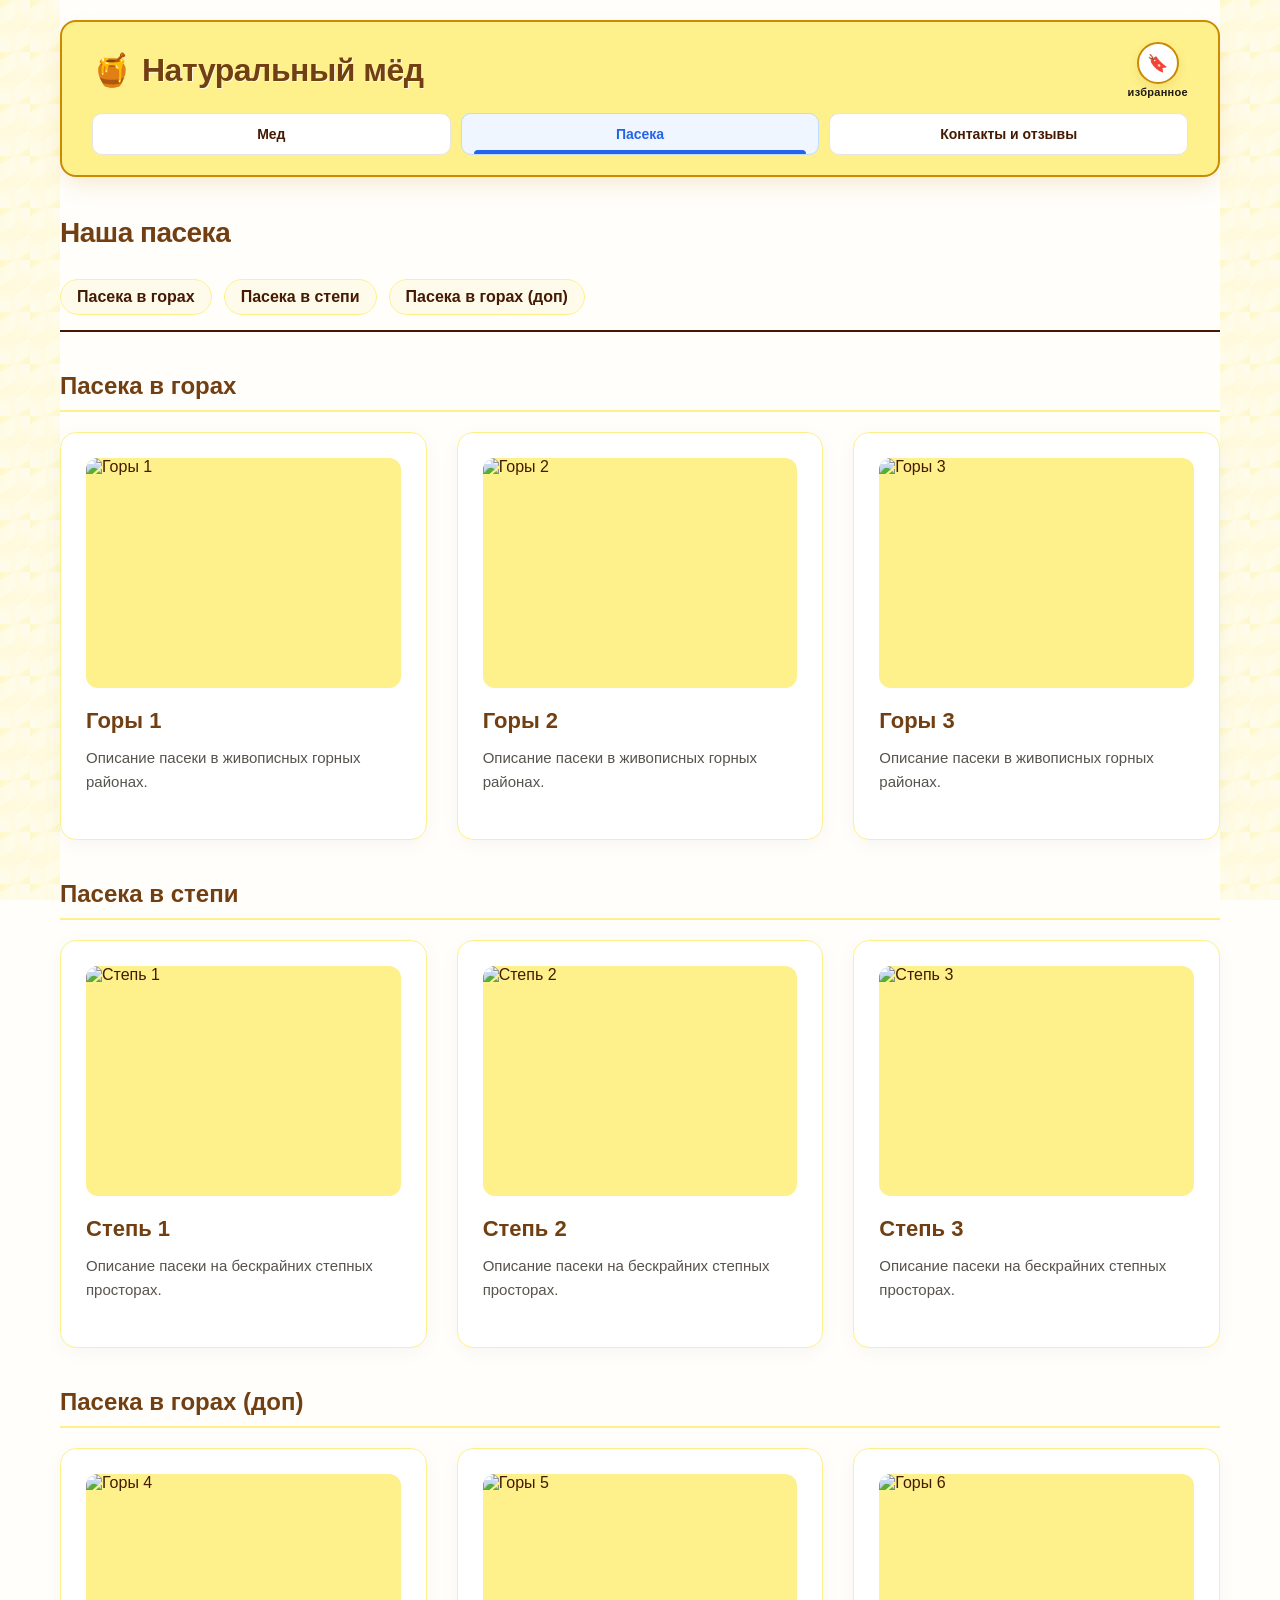
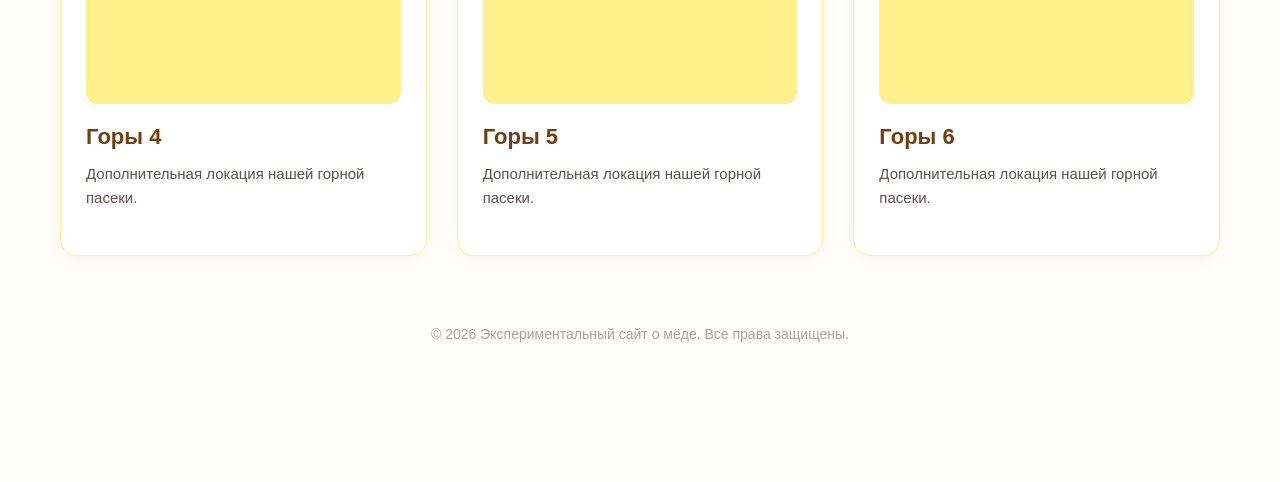
==== commit 2f6b7e63: "инальный дизайн: карточки, цены и навигация" ====
--- a/about.html
+++ b/about.html
@@ -6,34 +6,38 @@
     <title>Пасека — Натуральный мёд</title>
     <link rel="stylesheet" href="style.css">
     <style>
-        /* Якорная навигация */
+        /* Якорная навигация в ряд с красивой нижней линией в цвет букв */
+        .anchor-nav-wrapper {
+            margin-bottom: 35px;
+            padding-bottom: 15px;
+            border-bottom: 2px solid var(--text-brown);
+        }
         .anchor-nav {
             display: flex;
-            gap: 10px;
-            margin-bottom: 30px;
-            padding: 15px;
-            background: #fffbeb;
-            border-radius: var(--card-radius);
-            border: 1px solid #fef08a;
+            gap: 12px;
             flex-wrap: wrap;
         }
         .anchor-nav a {
             text-decoration: none;
-            color: var(--accent-blue);
+            color: var(--text-brown);
             font-weight: 700;
-            padding: 5px 10px;
-            border: 1px solid #bfdbfe;
-            border-radius: 8px;
-            background: #fff;
+            padding: 8px 16px;
+            border: 1px solid #fef08a;
+            border-radius: 20px;
+            background: #fffbeb;
+            transition: var(--transition);
         }
         .anchor-nav a:hover {
-            background: #eff6ff;
+            background: #fef9c3;
+            border-color: #facc15;
+            transform: translateY(-2px);
         }
         .section-title {
             margin: 40px 0 20px 0;
             color: #713f12;
             padding-bottom: 10px;
             border-bottom: 2px solid #fef08a;
+            font-size: 24px;
         }
         /* Кнопка наверх */
         .to-top-btn {
@@ -96,33 +100,71 @@
         <main>
             <h1 class="page-heading">Наша пасека</h1>
 
-            <!-- Якорные ссылки -->
-            <div class="anchor-nav">
-                <a href="#mountains1">Пасека в горах</a>
-                <a href="#steppes">Пасека в степи</a>
-                <a href="#mountains2">Пасека в горах (доп)</a>
-            </div>
-
-            <!-- Группы карточек -->
+            <!-- Якорные ссылки в ряд с линией -->
+            <div class="anchor-nav-wrapper">
+                <div class="anchor-nav">
+                    <a href="#mountains1">Пасека в горах</a>
+                    <a href="#steppes">Пасека в степи</a>
+                    <a href="#mountains2">Пасека в горах (доп)</a>
+                </div>
+            </div>
+
+            <!-- Группы карточек с одинаковым размером (используют общие классы из style.css) -->
             <h2 id="mountains1" class="section-title">Пасека в горах</h2>
             <div class="honey-grid">
-                <article class="info-card"><img src="https://images.unsplash.com/photo-1473081556163-2a17de81fc97?w=600&auto=format&fit=crop&q=80"><h3>Горы 1</h3><p>Описание пасеки в горах.</p></article>
-                <article class="info-card"><img src="https://images.unsplash.com/photo-1473081556163-2a17de81fc97?w=600&auto=format&fit=crop&q=80"><h3>Горы 2</h3><p>Описание пасеки в горах.</p></article>
-                <article class="info-card"><img src="https://images.unsplash.com/photo-1473081556163-2a17de81fc97?w=600&auto=format&fit=crop&q=80"><h3>Горы 3</h3><p>Описание пасеки в горах.</p></article>
+                <article class="info-card">
+                    <img src="https://images.unsplash.com/photo-1473081556163-2a17de81fc97?w=600&auto=format&fit=crop&q=80" alt="Горы 1">
+                    <h3>Горы 1</h3>
+                    <p>Описание пасеки в живописных горных районах.</p>
+                </article>
+                <article class="info-card">
+                    <img src="https://images.unsplash.com/photo-1473081556163-2a17de81fc97?w=600&auto=format&fit=crop&q=80" alt="Горы 2">
+                    <h3>Горы 2</h3>
+                    <p>Описание пасеки в живописных горных районах.</p>
+                </article>
+                <article class="info-card">
+                    <img src="https://images.unsplash.com/photo-1473081556163-2a17de81fc97?w=600&auto=format&fit=crop&q=80" alt="Горы 3">
+                    <h3>Горы 3</h3>
+                    <p>Описание пасеки в живописных горных районах.</p>
+                </article>
             </div>
 
             <h2 id="steppes" class="section-title">Пасека в степи</h2>
             <div class="honey-grid">
-                <article class="info-card"><img src="https://images.unsplash.com/photo-1531306728370-e2ebd9d7bb99?w=600&auto=format&fit=crop&q=80"><h3>Степь 1</h3><p>Описание пасеки в степи.</p></article>
-                <article class="info-card"><img src="https://images.unsplash.com/photo-1531306728370-e2ebd9d7bb99?w=600&auto=format&fit=crop&q=80"><h3>Степь 2</h3><p>Описание пасеки в степи.</p></article>
-                <article class="info-card"><img src="https://images.unsplash.com/photo-1531306728370-e2ebd9d7bb99?w=600&auto=format&fit=crop&q=80"><h3>Степь 3</h3><p>Описание пасеки в степи.</p></article>
+                <article class="info-card">
+                    <img src="https://images.unsplash.com/photo-1531306728370-e2ebd9d7bb99?w=600&auto=format&fit=crop&q=80" alt="Степь 1">
+                    <h3>Степь 1</h3>
+                    <p>Описание пасеки на бескрайних степных просторах.</p>
+                </article>
+                <article class="info-card">
+                    <img src="https://images.unsplash.com/photo-1531306728370-e2ebd9d7bb99?w=600&auto=format&fit=crop&q=80" alt="Степь 2">
+                    <h3>Степь 2</h3>
+                    <p>Описание пасеки на бескрайних степных просторах.</p>
+                </article>
+                <article class="info-card">
+                    <img src="https://images.unsplash.com/photo-1531306728370-e2ebd9d7bb99?w=600&auto=format&fit=crop&q=80" alt="Степь 3">
+                    <h3>Степь 3</h3>
+                    <p>Описание пасеки на бескрайних степных просторах.</p>
+                </article>
             </div>
 
             <h2 id="mountains2" class="section-title">Пасека в горах (доп)</h2>
             <div class="honey-grid">
-                <article class="info-card"><img src="https://images.unsplash.com/photo-1587049352847-4a222e784d38?w=600&auto=format&fit=crop&q=80"><h3>Горы 4</h3><p>Описание пасеки в горах.</p></article>
-                <article class="info-card"><img src="https://images.unsplash.com/photo-1587049352847-4a222e784d38?w=600&auto=format&fit=crop&q=80"><h3>Горы 5</h3><p>Описание пасеки в горах.</p></article>
-                <article class="info-card"><img src="https://images.unsplash.com/photo-1587049352847-4a222e784d38?w=600&auto=format&fit=crop&q=80"><h3>Горы 6</h3><p>Описание пасеки в горах.</p></article>
+                <article class="info-card">
+                    <img src="https://images.unsplash.com/photo-1587049352847-4a222e784d38?w=600&auto=format&fit=crop&q=80" alt="Горы 4">
+                    <h3>Горы 4</h3>
+                    <p>Дополнительная локация нашей горной пасеки.</p>
+                </article>
+                <article class="info-card">
+                    <img src="https://images.unsplash.com/photo-1587049352847-4a222e784d38?w=600&auto=format&fit=crop&q=80" alt="Горы 5">
+                    <h3>Горы 5</h3>
+                    <p>Дополнительная локация нашей горной пасеки.</p>
+                </article>
+                <article class="info-card">
+                    <img src="https://images.unsplash.com/photo-1587049352847-4a222e784d38?w=600&auto=format&fit=crop&q=80" alt="Горы 6">
+                    <h3>Горы 6</h3>
+                    <p>Дополнительная локация нашей горной пасеки.</p>
+                </article>
             </div>
         </main>
 
--- a/style.css
+++ b/style.css
@@ -296,8 +296,8 @@
     border-top: 1px solid #fef9c3;
     padding-top: 15px;
     display: flex;
-    justify-content: space-between;
-    align-items: center;
+    flex-direction: column;
+    gap: 10px;
 }
 
 .counter-box {
@@ -723,7 +723,7 @@
 
 
 /* =========================================
-   ВЫБОР ВЕСА ТОВАРА
+   ВЫБОР ВЕСА ТОВАРА (КОМПАКТНЫЙ РЯД)
    ========================================= */
 
 .weight-meta {
@@ -733,7 +733,7 @@
 .weight-options {
     display: flex;
     flex-direction: column;
-    gap: 10px;
+    gap: 8px;
     width: 100%;
 }
 
@@ -743,16 +743,16 @@
     justify-content: space-between;
     gap: 12px;
     width: 100%;
-    padding: 10px 12px;
-    background: rgba(255, 255, 255, 0.7);
-    border: 1px solid rgba(120, 53, 15, 0.12);
+    padding: 8px 12px;
+    background: #fffbeb;
+    border: 1px solid #fef08a;
     border-radius: 12px;
     transition: var(--transition);
 }
 
 .weight-option:hover {
-    background: #fff;
-    border-color: rgba(120, 53, 15, 0.25);
+    background: #fef9c3;
+    border-color: #facc15;
 }
 
 .weight-label {
@@ -767,17 +767,21 @@
     align-items: center;
     gap: 7px;
     flex-shrink: 0;
+    background: #ffffff;
+    border: 1px solid #fde047;
+    padding: 3px 8px;
+    border-radius: 15px;
 }
 
 .weight-option .cnt-value {
-    min-width: 24px;
+    min-width: 20px;
     text-align: center;
     font-weight: 700;
 }
 
 .weight-option .cnt-btn {
-    width: 30px;
-    height: 30px;
+    width: 28px;
+    height: 28px;
     padding: 0;
 }
 
@@ -864,7 +868,7 @@
     /* Вес на телефоне */
 
     .weight-option {
-        padding: 9px 10px;
+        padding: 8px 10px;
         gap: 8px;
     }
 
@@ -877,8 +881,8 @@
     }
 
     .weight-option .cnt-btn {
-        width: 28px;
-        height: 28px;
+        width: 26px;
+        height: 26px;
     }
 
 }
@@ -894,23 +898,18 @@
         padding: 18px;
     }
 
-    .weight-option {
-        flex-direction: row;
-        align-items: center;
-    }
-
     .weight-label {
         font-size: 12px;
     }
 
     .weight-option .cnt-btn {
-        width: 27px;
-        height: 27px;
+        width: 25px;
+        height: 25px;
     }
 
     .weight-option .counter-box {
-        padding: 3px 7px;
-        gap: 5px;
+        padding: 2px 6px;
+        gap: 4px;
     }
 
 }
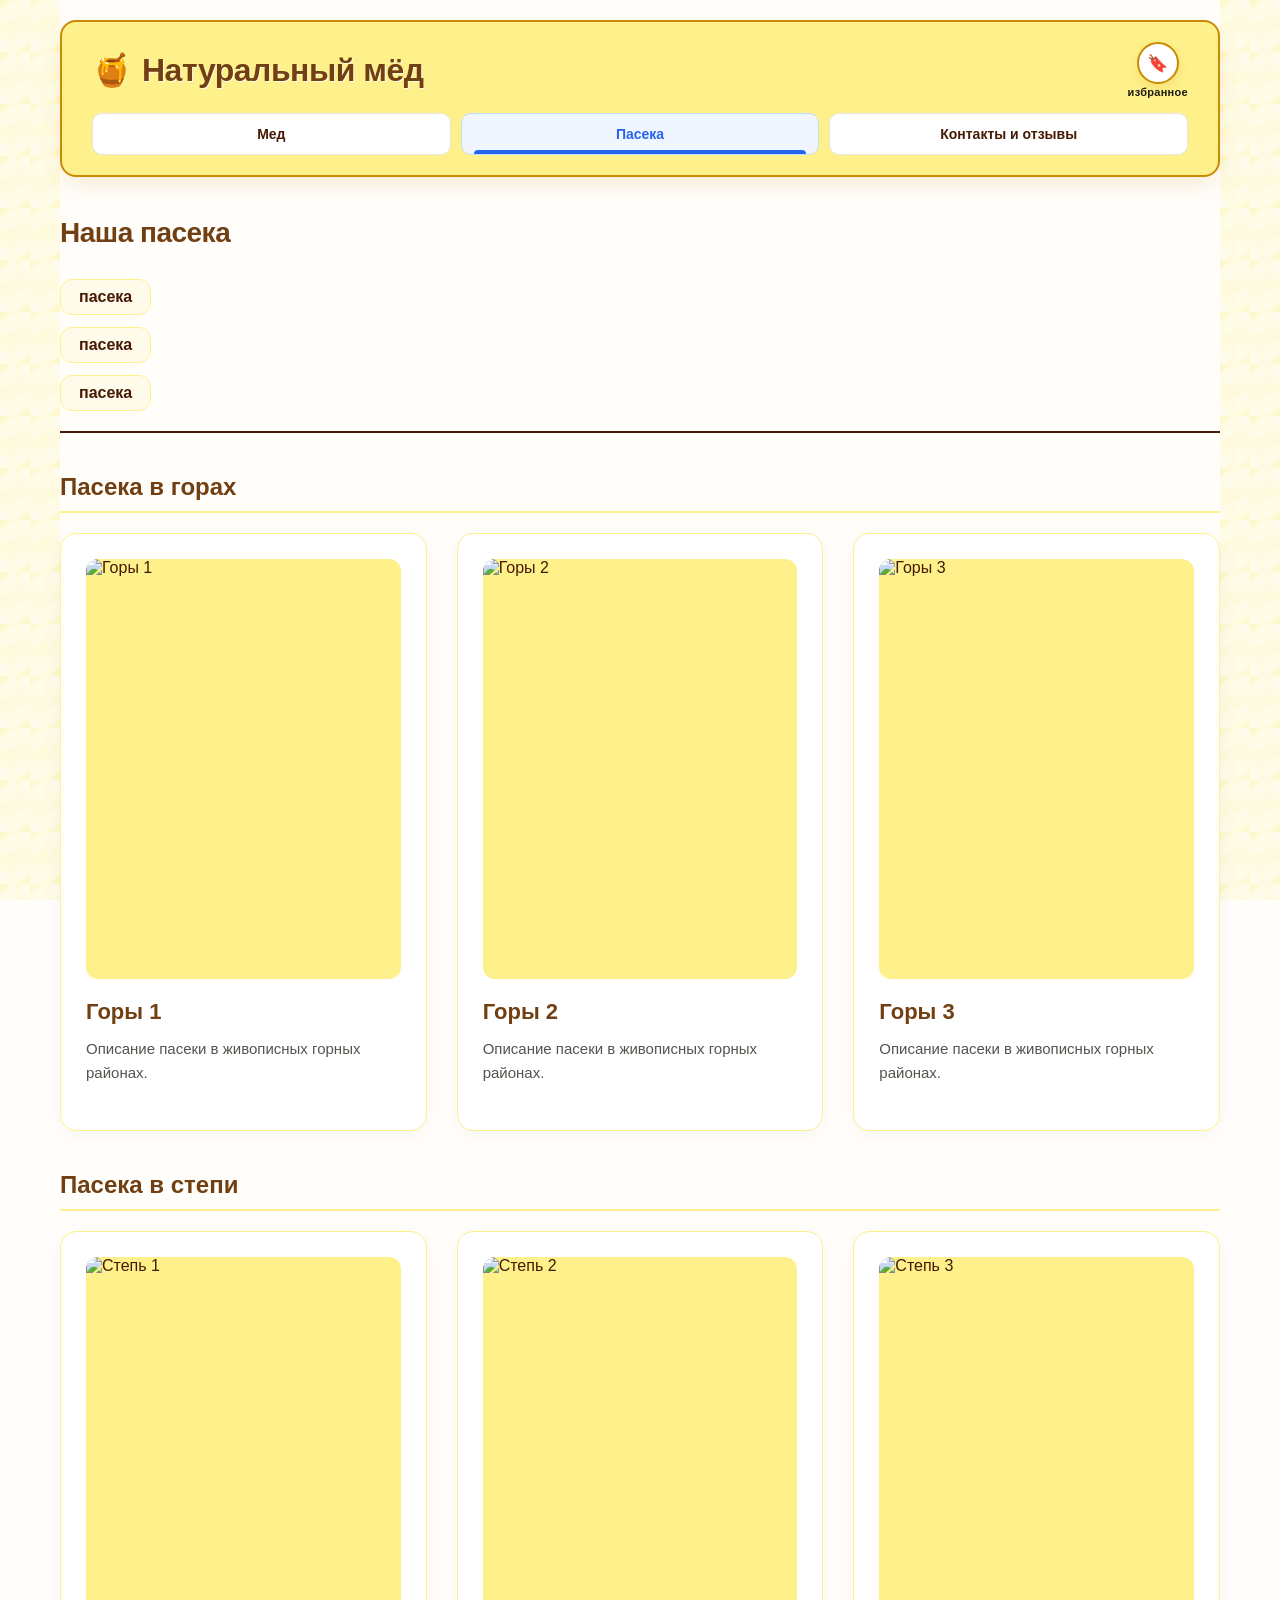
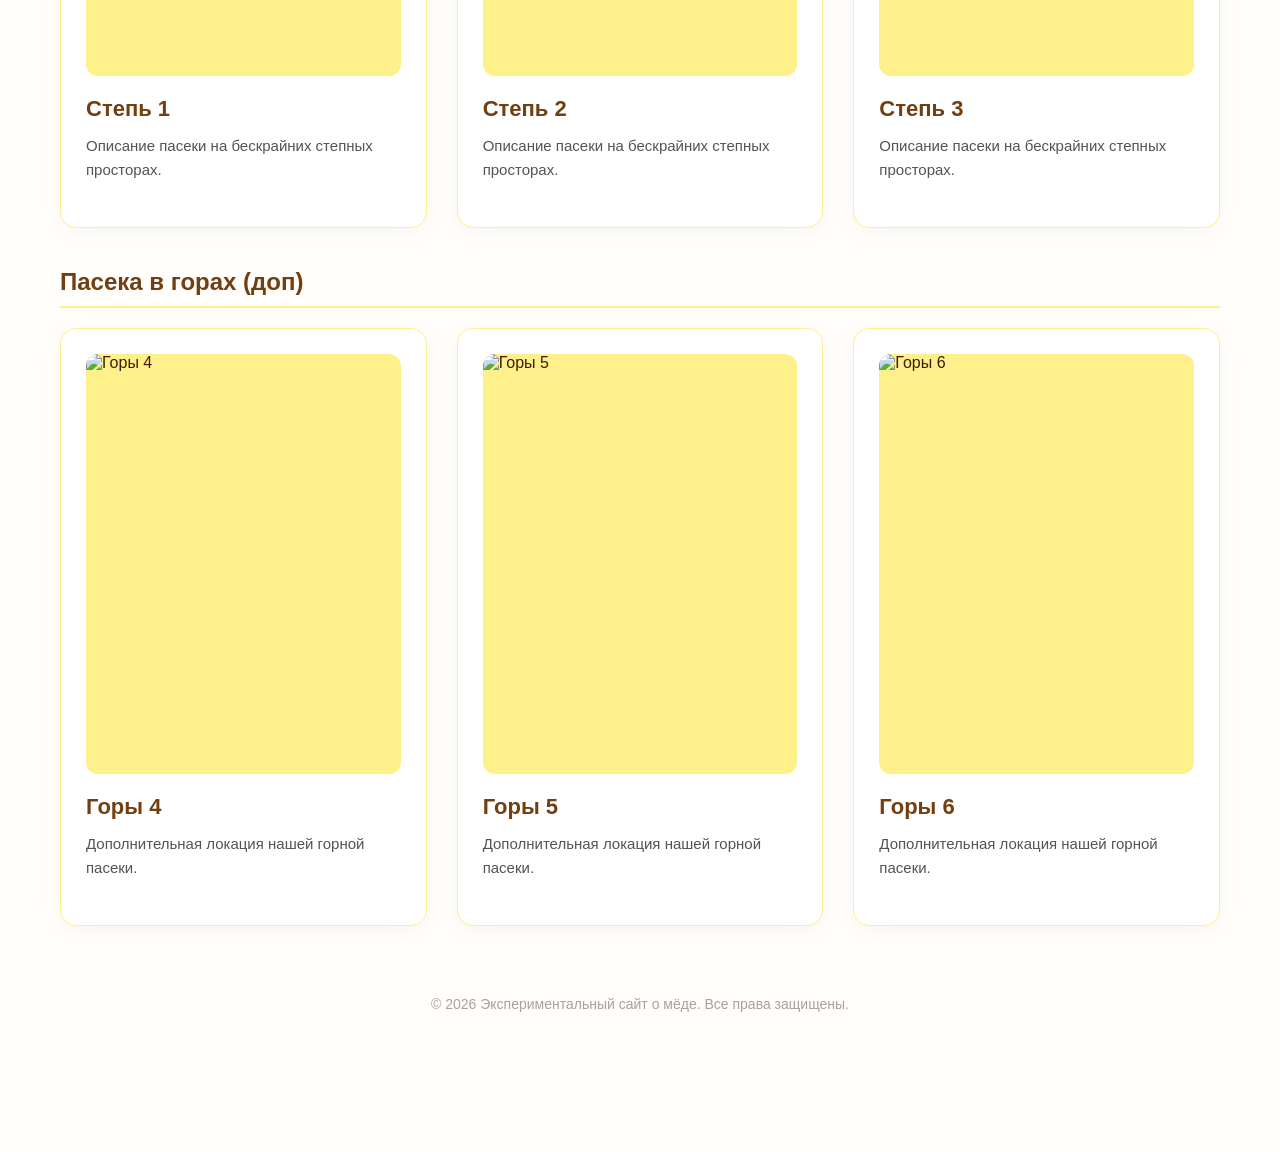
==== commit 829eb617: "бновление файлов сайта" ====
--- a/about.html
+++ b/about.html
@@ -6,31 +6,32 @@
     <title>Пасека — Натуральный мёд</title>
     <link rel="stylesheet" href="style.css">
     <style>
-        /* Якорная навигация в ряд с красивой нижней линией в цвет букв */
+        /* Якорные ссылки вертикально в столбик с линией в цвет текста */
         .anchor-nav-wrapper {
-            margin-bottom: 35px;
-            padding-bottom: 15px;
+            margin-bottom: 40px;
+            padding-bottom: 20px;
             border-bottom: 2px solid var(--text-brown);
         }
         .anchor-nav {
             display: flex;
+            flex-direction: column;
             gap: 12px;
-            flex-wrap: wrap;
+            align-items: flex-start;
         }
         .anchor-nav a {
             text-decoration: none;
             color: var(--text-brown);
             font-weight: 700;
-            padding: 8px 16px;
+            padding: 8px 18px;
             border: 1px solid #fef08a;
-            border-radius: 20px;
+            border-radius: 12px;
             background: #fffbeb;
             transition: var(--transition);
         }
         .anchor-nav a:hover {
             background: #fef9c3;
             border-color: #facc15;
-            transform: translateY(-2px);
+            transform: translateX(5px);
         }
         .section-title {
             margin: 40px 0 20px 0;
@@ -38,6 +39,12 @@
             padding-bottom: 10px;
             border-bottom: 2px solid #fef08a;
             font-size: 24px;
+        }
+        /* Фиксированный размер картинок строго 600x800 */
+        .info-card img {
+            width: 100%;
+            aspect-ratio: 600 / 800;
+            object-fit: cover;
         }
         /* Кнопка наверх */
         .to-top-btn {
@@ -100,16 +107,16 @@
         <main>
             <h1 class="page-heading">Наша пасека</h1>
 
-            <!-- Якорные ссылки в ряд с линией -->
+            <!-- Якорные ссылки в столбик -->
             <div class="anchor-nav-wrapper">
                 <div class="anchor-nav">
-                    <a href="#mountains1">Пасека в горах</a>
-                    <a href="#steppes">Пасека в степи</a>
-                    <a href="#mountains2">Пасека в горах (доп)</a>
+                    <a href="#mountains1">пасека</a>
+                    <a href="#steppes">пасека</a>
+                    <a href="#mountains2">пасека</a>
                 </div>
             </div>
 
-            <!-- Группы карточек с одинаковым размером (используют общие классы из style.css) -->
+            <!-- Карточки с фото 600x800 -->
             <h2 id="mountains1" class="section-title">Пасека в горах</h2>
             <div class="honey-grid">
                 <article class="info-card">
@@ -175,7 +182,7 @@
         </footer>
     </div>
 
-    <!-- Попапы -->
+    <!-- Общие скрипты/попапы для работы сайта -->
     <div id="favorites-popup" class="cart-popup hidden">
         <div class="cart-popup-header"><h3>🔖 Ваши сохраненные заказы</h3><button id="close-favorites-popup" class="close-popup-btn">&times;</button></div>
         <div style="margin-bottom: 12px; display: flex; gap: 8px;"><input type="text" id="fav-name-input" placeholder="Название набора" class="fav-input"><button id="save-current-fav-btn" class="fav-save-btn">Сохранить текущий</button></div>
--- a/style.css
+++ b/style.css
@@ -266,7 +266,7 @@
 
 .info-card img {
     width: 100%;
-    height: 230px;
+    aspect-ratio: 600 / 800;
     object-fit: cover;
     border-radius: 12px;
     margin-bottom: 20px;
@@ -787,16 +787,6 @@
 
 
 /* =========================================
-   КОРЗИНА — ИНФОРМАЦИЯ О ВЕСЕ
-   ========================================= */
-
-.popup-item-price {
-    display: block;
-    margin-top: 4px;
-}
-
-
-/* =========================================
    МОБИЛЬНАЯ ВЕРСИЯ
    ========================================= */
 
@@ -840,10 +830,6 @@
         padding: 10px 6px;
     }
 
-    .info-card img {
-        height: 200px;
-    }
-
     .order-bar {
         width: 96%;
         padding: 10px 12px;
@@ -864,9 +850,6 @@
         max-width: 100%;
     }
 
-
-    /* Вес на телефоне */
-
     .weight-option {
         padding: 8px 10px;
         gap: 8px;
@@ -876,40 +859,4 @@
         font-size: 13px;
     }
 
-    .weight-option .counter-box {
-        gap: 5px;
-    }
-
-    .weight-option .cnt-btn {
-        width: 26px;
-        height: 26px;
-    }
-
-}
-
-
-/* =========================================
-   МАЛЕНЬКИЕ ТЕЛЕФОНЫ
-   ========================================= */
-
-@media (max-width: 420px) {
-
-    .info-card {
-        padding: 18px;
-    }
-
-    .weight-label {
-        font-size: 12px;
-    }
-
-    .weight-option .cnt-btn {
-        width: 25px;
-        height: 25px;
-    }
-
-    .weight-option .counter-box {
-        padding: 2px 6px;
-        gap: 4px;
-    }
-
 }
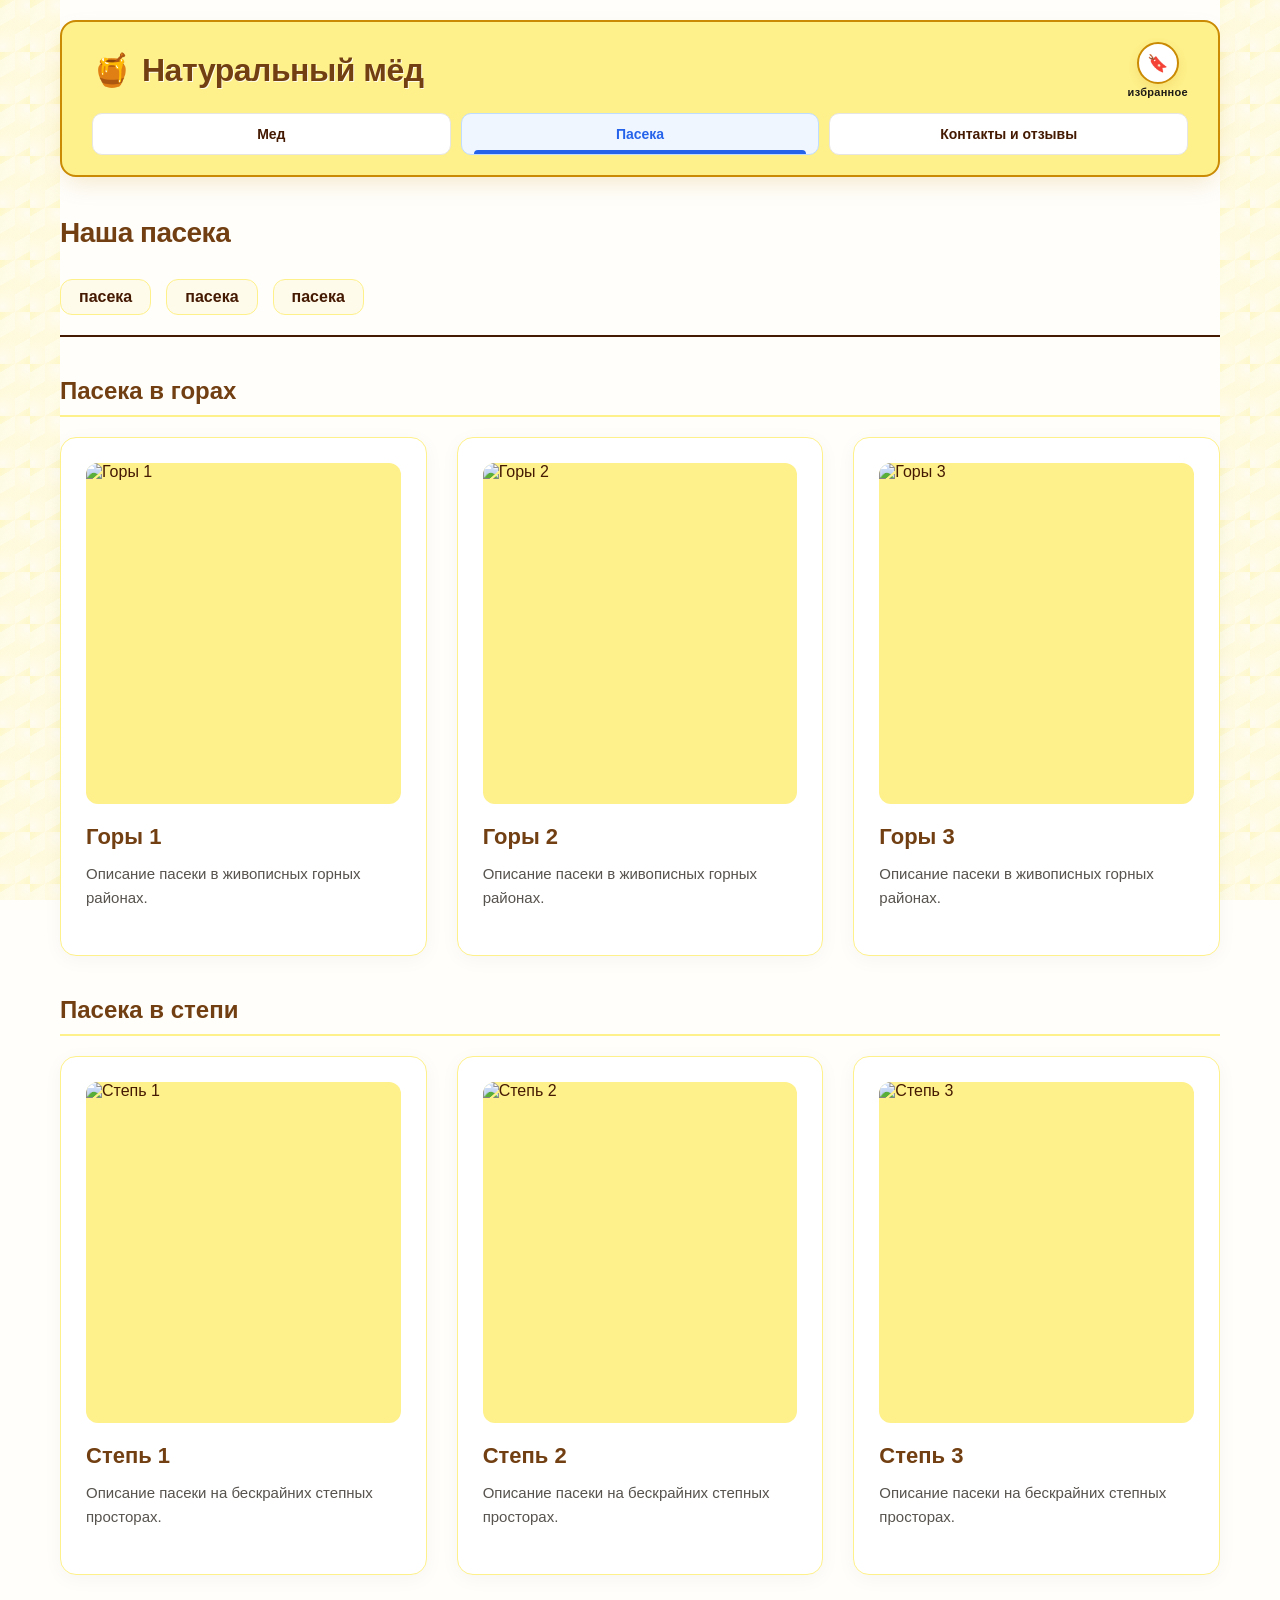
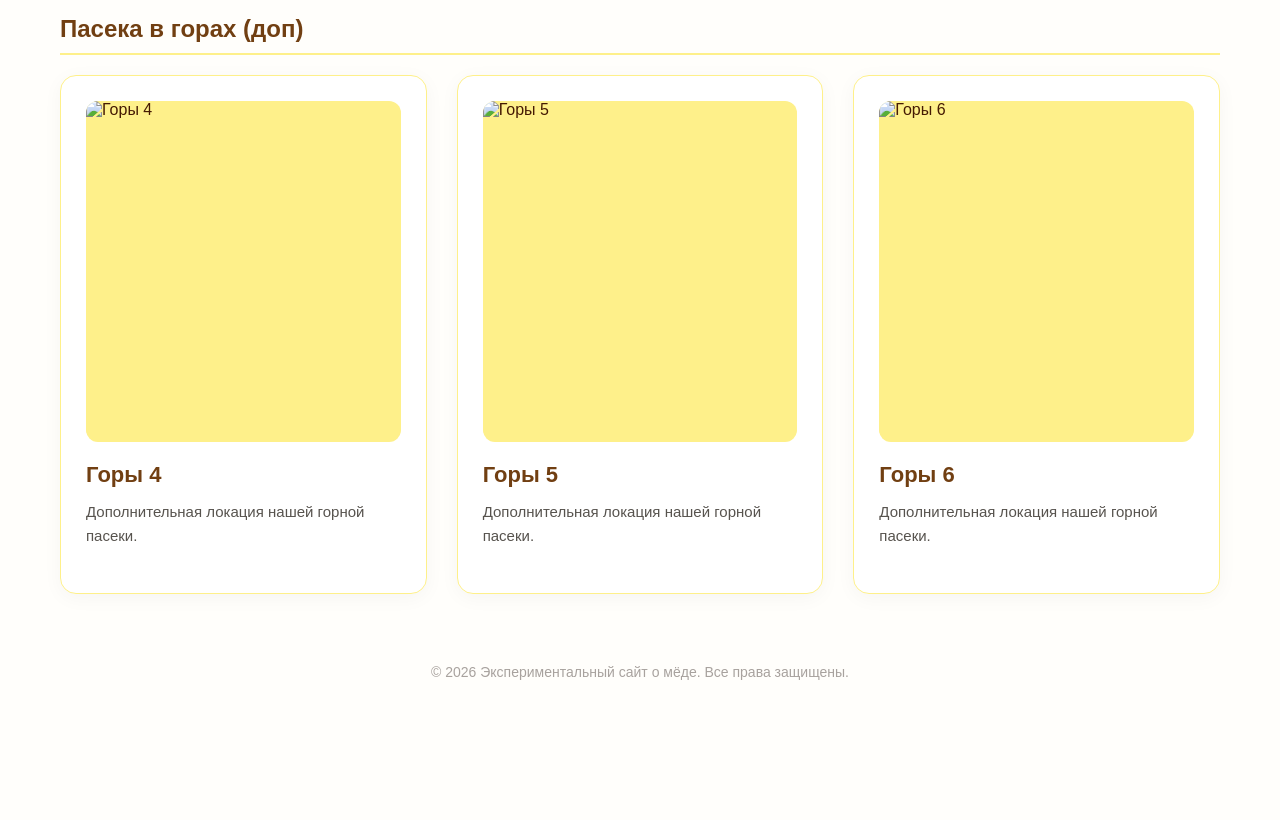
==== commit 4f7f6ea4: "бновлен дизайн карточек и кнопок" ====
--- a/about.html
+++ b/about.html
@@ -6,18 +6,29 @@
     <title>Пасека — Натуральный мёд</title>
     <link rel="stylesheet" href="style.css">
     <style>
-        /* Якорные ссылки вертикально в столбик с линией в цвет текста */
         .anchor-nav-wrapper {
             margin-bottom: 40px;
             padding-bottom: 20px;
             border-bottom: 2px solid var(--text-brown);
         }
+        
+        /* Базово на мобильных: ссылки в столбик */
         .anchor-nav {
             display: flex;
             flex-direction: column;
             gap: 12px;
-            align-items: flex-start;
-        }
+            align-items: stretch;
+        }
+
+        /* На компьютере (шире 768px): якорные ссылки в ряд */
+        @media (min-width: 769px) {
+            .anchor-nav {
+                flex-direction: row;
+                align-items: center;
+                gap: 15px;
+            }
+        }
+
         .anchor-nav a {
             text-decoration: none;
             color: var(--text-brown);
@@ -27,11 +38,12 @@
             border-radius: 12px;
             background: #fffbeb;
             transition: var(--transition);
+            text-align: center;
         }
         .anchor-nav a:hover {
             background: #fef9c3;
             border-color: #facc15;
-            transform: translateX(5px);
+            transform: translateY(-2px);
         }
         .section-title {
             margin: 40px 0 20px 0;
@@ -40,13 +52,11 @@
             border-bottom: 2px solid #fef08a;
             font-size: 24px;
         }
-        /* Фиксированный размер картинок строго 600x800 */
         .info-card img {
             width: 100%;
-            aspect-ratio: 600 / 800;
+            aspect-ratio: 600 / 650;
             object-fit: cover;
         }
-        /* Кнопка наверх */
         .to-top-btn {
             position: fixed;
             bottom: 90px;
@@ -107,7 +117,7 @@
         <main>
             <h1 class="page-heading">Наша пасека</h1>
 
-            <!-- Якорные ссылки в столбик -->
+            <!-- Якорные ссылки (на ПК в ряд, на телефоне в столбик) -->
             <div class="anchor-nav-wrapper">
                 <div class="anchor-nav">
                     <a href="#mountains1">пасека</a>
@@ -116,7 +126,6 @@
                 </div>
             </div>
 
-            <!-- Карточки с фото 600x800 -->
             <h2 id="mountains1" class="section-title">Пасека в горах</h2>
             <div class="honey-grid">
                 <article class="info-card">
@@ -182,7 +191,6 @@
         </footer>
     </div>
 
-    <!-- Общие скрипты/попапы для работы сайта -->
     <div id="favorites-popup" class="cart-popup hidden">
         <div class="cart-popup-header"><h3>🔖 Ваши сохраненные заказы</h3><button id="close-favorites-popup" class="close-popup-btn">&times;</button></div>
         <div style="margin-bottom: 12px; display: flex; gap: 8px;"><input type="text" id="fav-name-input" placeholder="Название набора" class="fav-input"><button id="save-current-fav-btn" class="fav-save-btn">Сохранить текущий</button></div>
--- a/style.css
+++ b/style.css
@@ -264,9 +264,10 @@
     border-color: #facc15;
 }
 
+/* Уменьшена высота картинок на карточках (соотношение 600/650 вместо 600/800) */
 .info-card img {
     width: 100%;
-    aspect-ratio: 600 / 800;
+    aspect-ratio: 600 / 650;
     object-fit: cover;
     border-radius: 12px;
     margin-bottom: 20px;
@@ -303,10 +304,10 @@
 .counter-box {
     display: flex;
     align-items: center;
-    gap: 8px;
+    gap: 6px;
     background: #fffbeb;
-    padding: 4px 10px;
-    border-radius: 20px;
+    padding: 2px 6px;
+    border-radius: 15px;
     border: 1px solid #fde047;
 }
 
@@ -314,14 +315,15 @@
     background: #ca8a04;
     color: white;
     border: none;
-    width: 26px;
-    height: 26px;
+    width: 22px;
+    height: 22px;
     border-radius: 50%;
     font-weight: bold;
     cursor: pointer;
     display: flex;
     align-items: center;
     justify-content: center;
+    font-size: 13px;
     transition: var(--transition);
 }
 
@@ -331,10 +333,10 @@
 }
 
 .cnt-value {
-    font-size: 15px;
+    font-size: 14px;
     font-weight: 800;
     color: #713f12;
-    min-width: 16px;
+    min-width: 14px;
     text-align: center;
 }
 
@@ -387,7 +389,6 @@
 .contact-details-list a:hover {
     text-decoration: underline;
 }
-
 
 /* =========================================
    КОРЗИНА
@@ -545,7 +546,6 @@
     background: #b91c1c;
 }
 
-
 /* =========================================
    НИЖНЯЯ ПАНЕЛЬ ЗАКАЗА
    ========================================= */
@@ -667,7 +667,6 @@
     font-size: 15px;
 }
 
-
 /* =========================================
    LIGHTBOX
    ========================================= */
@@ -708,7 +707,6 @@
     cursor: pointer;
 }
 
-
 /* =========================================
    FOOTER
    ========================================= */
@@ -721,7 +719,6 @@
     margin-top: auto;
 }
 
-
 /* =========================================
    ВЫБОР ВЕСА ТОВАРА (КОМПАКТНЫЙ РЯД)
    ========================================= */
@@ -733,20 +730,20 @@
 .weight-options {
     display: flex;
     flex-direction: column;
+    gap: 6px;
+    width: 100%;
+}
+
+.weight-option {
+    display: flex;
+    align-items: center;
+    justify-content: space-between;
     gap: 8px;
     width: 100%;
-}
-
-.weight-option {
-    display: flex;
-    align-items: center;
-    justify-content: space-between;
-    gap: 12px;
-    width: 100%;
-    padding: 8px 12px;
+    padding: 6px 10px;
     background: #fffbeb;
     border: 1px solid #fef08a;
-    border-radius: 12px;
+    border-radius: 10px;
     transition: var(--transition);
 }
 
@@ -756,7 +753,7 @@
 }
 
 .weight-label {
-    font-size: 14px;
+    font-size: 13px;
     font-weight: 700;
     color: var(--text-brown);
     white-space: nowrap;
@@ -765,26 +762,27 @@
 .weight-option .counter-box {
     display: flex;
     align-items: center;
-    gap: 7px;
+    gap: 5px;
     flex-shrink: 0;
     background: #ffffff;
     border: 1px solid #fde047;
-    padding: 3px 8px;
-    border-radius: 15px;
+    padding: 2px 6px;
+    border-radius: 12px;
 }
 
 .weight-option .cnt-value {
-    min-width: 20px;
+    min-width: 16px;
     text-align: center;
     font-weight: 700;
+    font-size: 13px;
 }
 
 .weight-option .cnt-btn {
-    width: 28px;
-    height: 28px;
+    width: 22px;
+    height: 22px;
     padding: 0;
-}
-
+    font-size: 12px;
+}
 
 /* =========================================
    МОБИЛЬНАЯ ВЕРСИЯ
@@ -851,12 +849,11 @@
     }
 
     .weight-option {
-        padding: 8px 10px;
-        gap: 8px;
+        padding: 6px 8px;
+        gap: 6px;
     }
 
     .weight-label {
-        font-size: 13px;
-    }
-
+        font-size: 12px;
+    }
 }
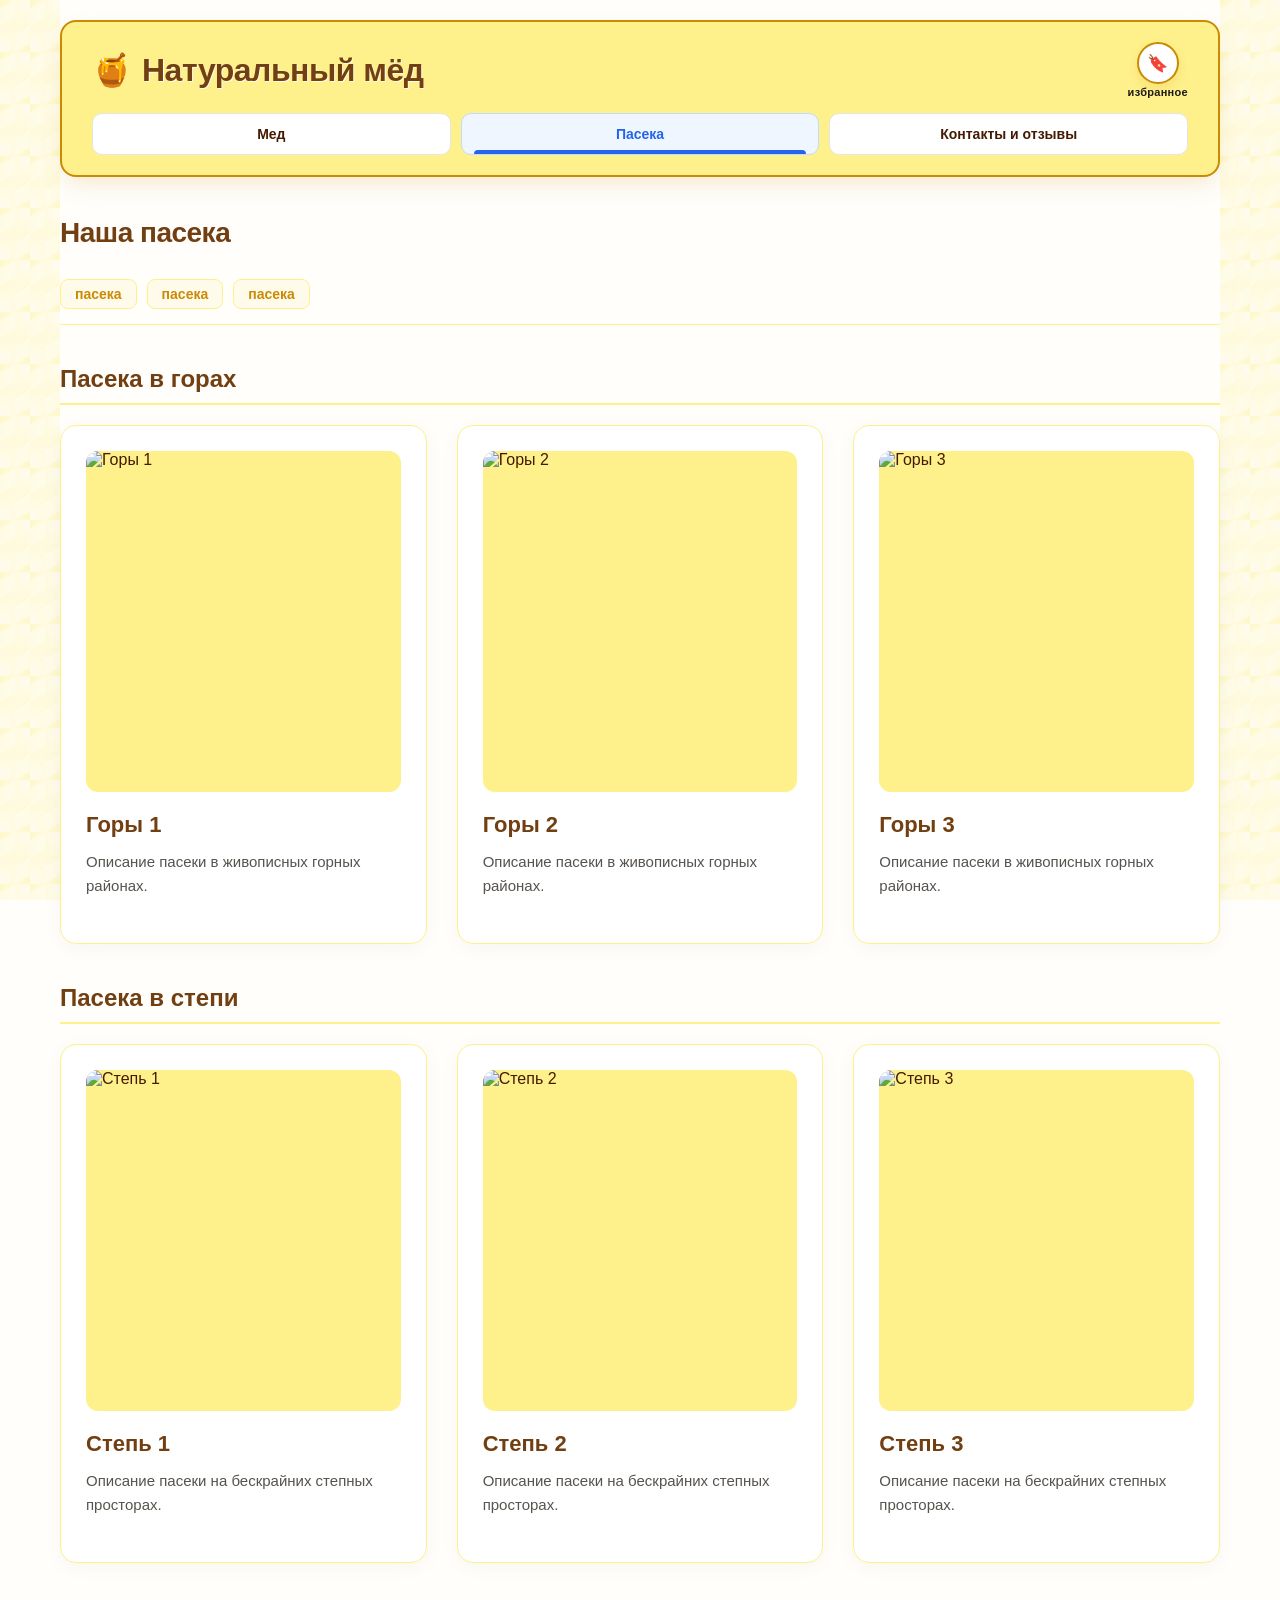
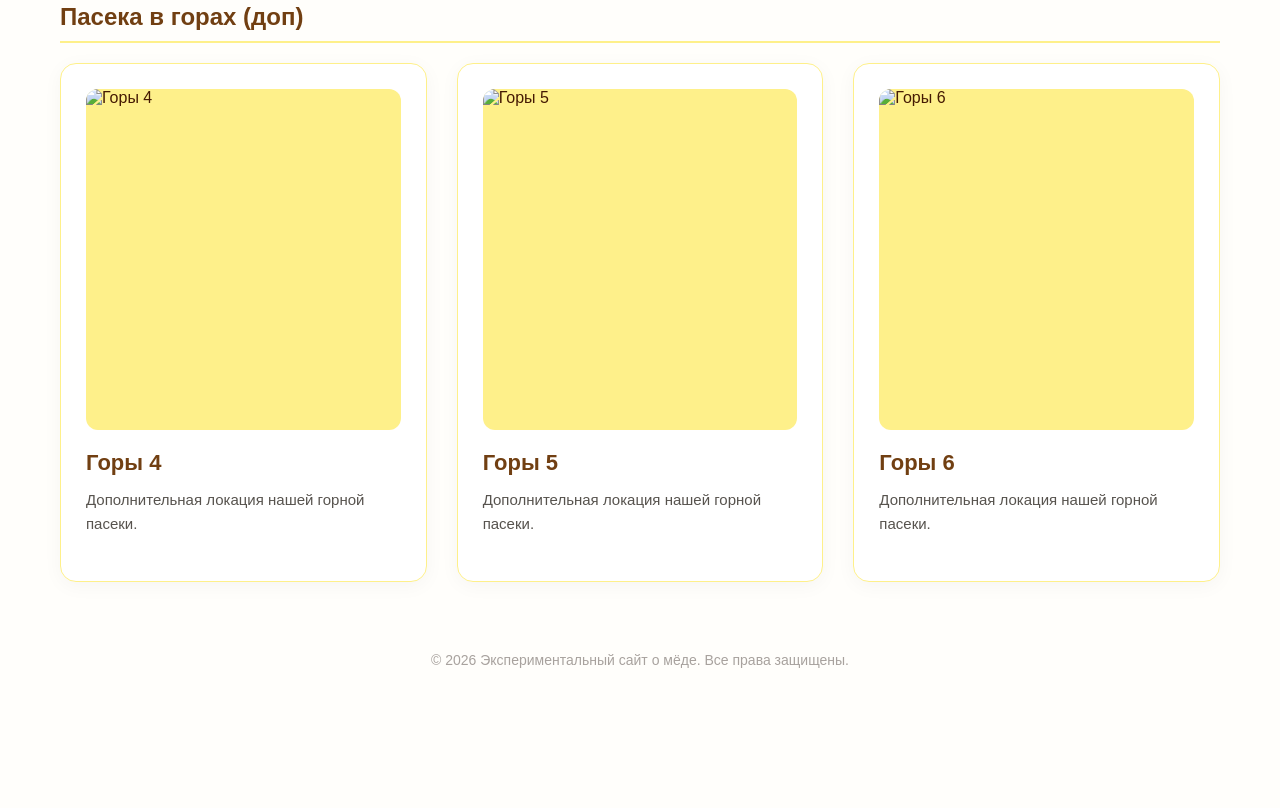
==== commit 92e771f5: "справлены якорные ссылки на странице пасеки" ====
--- a/about.html
+++ b/about.html
@@ -7,44 +7,38 @@
     <link rel="stylesheet" href="style.css">
     <style>
         .anchor-nav-wrapper {
-            margin-bottom: 40px;
-            padding-bottom: 20px;
-            border-bottom: 2px solid var(--text-brown);
+            margin-bottom: 30px;
+            padding-bottom: 15px;
+            border-bottom: 1px solid #fef08a;
         }
         
-        /* Базово на мобильных: ссылки в столбик */
+        /* Компактные якорные ссылки по левому краю */
         .anchor-nav {
             display: flex;
-            flex-direction: column;
-            gap: 12px;
-            align-items: stretch;
-        }
-
-        /* На компьютере (шире 768px): якорные ссылки в ряд */
-        @media (min-width: 769px) {
-            .anchor-nav {
-                flex-direction: row;
-                align-items: center;
-                gap: 15px;
-            }
+            flex-wrap: wrap;
+            gap: 10px;
+            align-items: center;
+            justify-content: flex-start;
         }
 
         .anchor-nav a {
             text-decoration: none;
-            color: var(--text-brown);
+            color: #ca8a04;
             font-weight: 700;
-            padding: 8px 18px;
+            font-size: 14px;
+            padding: 6px 14px;
             border: 1px solid #fef08a;
-            border-radius: 12px;
+            border-radius: 8px;
             background: #fffbeb;
             transition: var(--transition);
-            text-align: center;
-        }
+        }
+
         .anchor-nav a:hover {
             background: #fef9c3;
+            color: #713f12;
             border-color: #facc15;
-            transform: translateY(-2px);
-        }
+        }
+
         .section-title {
             margin: 40px 0 20px 0;
             color: #713f12;
@@ -117,7 +111,7 @@
         <main>
             <h1 class="page-heading">Наша пасека</h1>
 
-            <!-- Якорные ссылки (на ПК в ряд, на телефоне в столбик) -->
+            <!-- Якорные ссылки -->
             <div class="anchor-nav-wrapper">
                 <div class="anchor-nav">
                     <a href="#mountains1">пасека</a>
